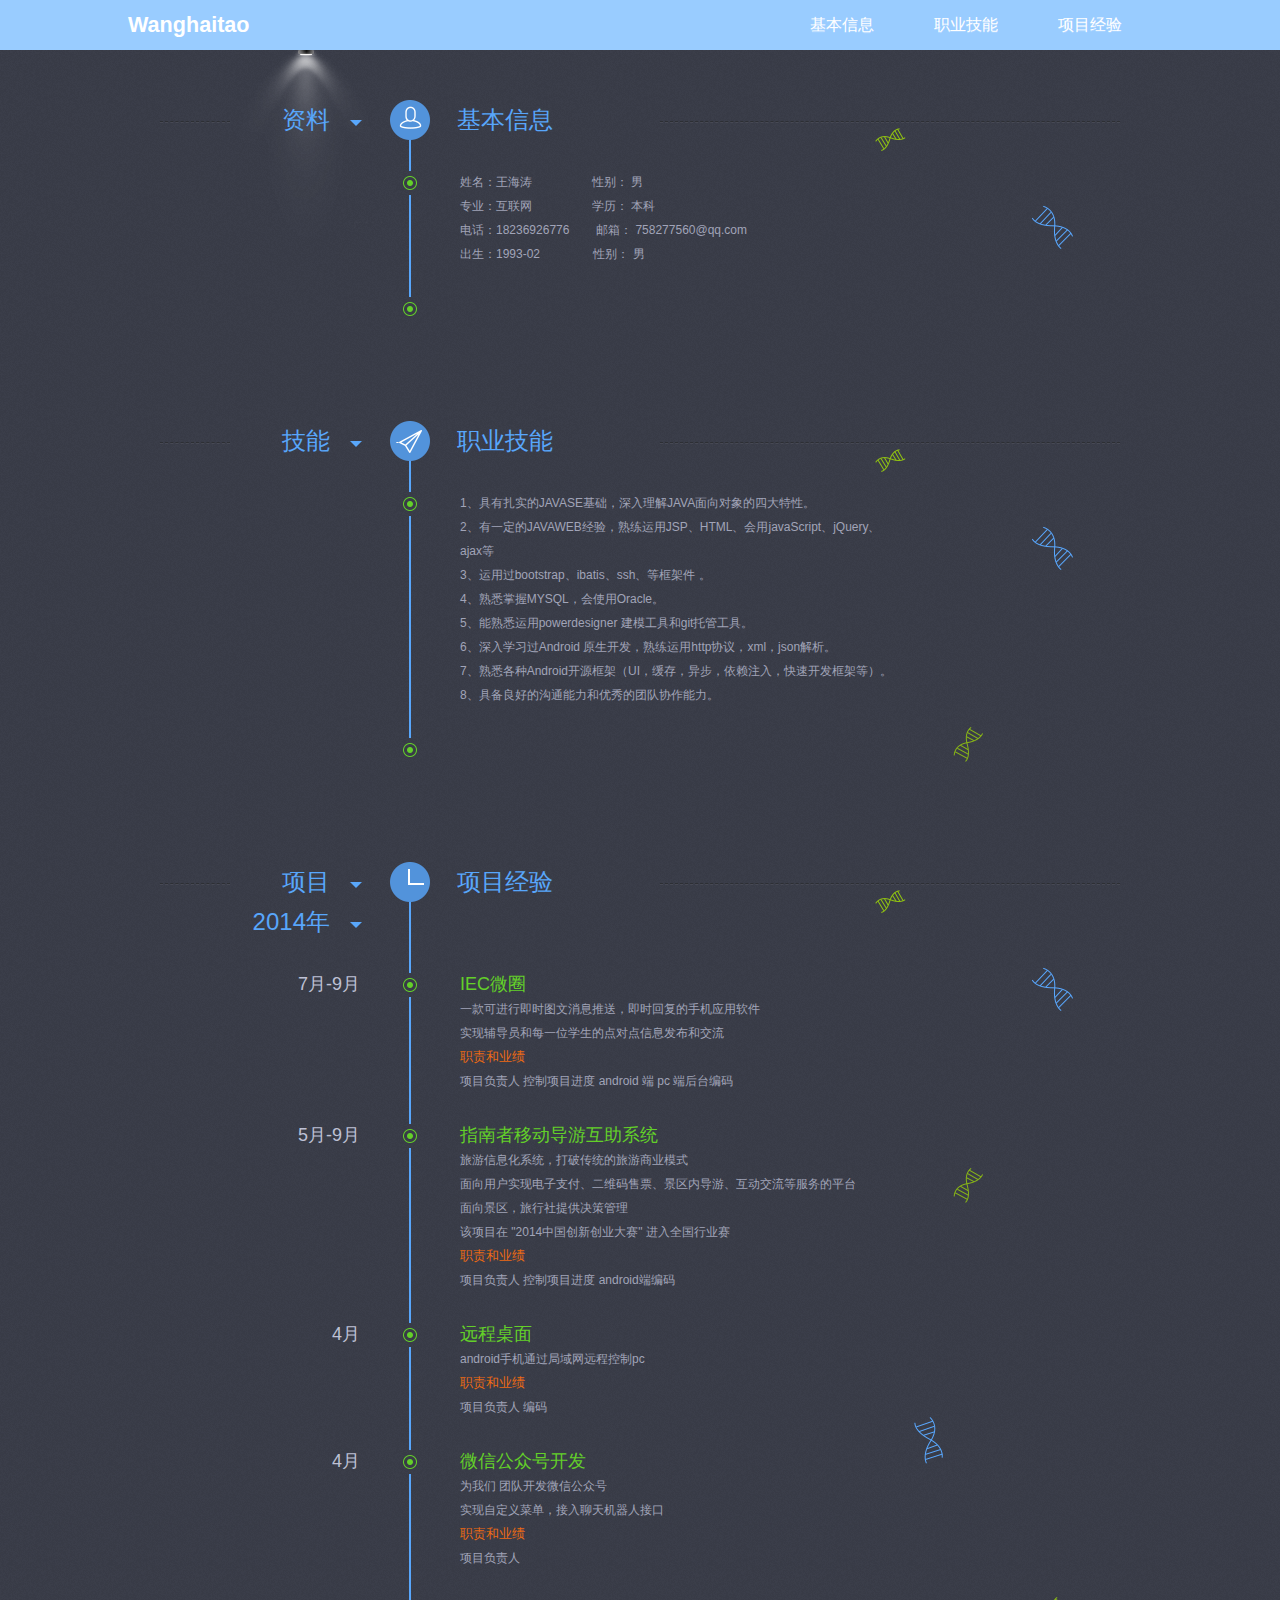
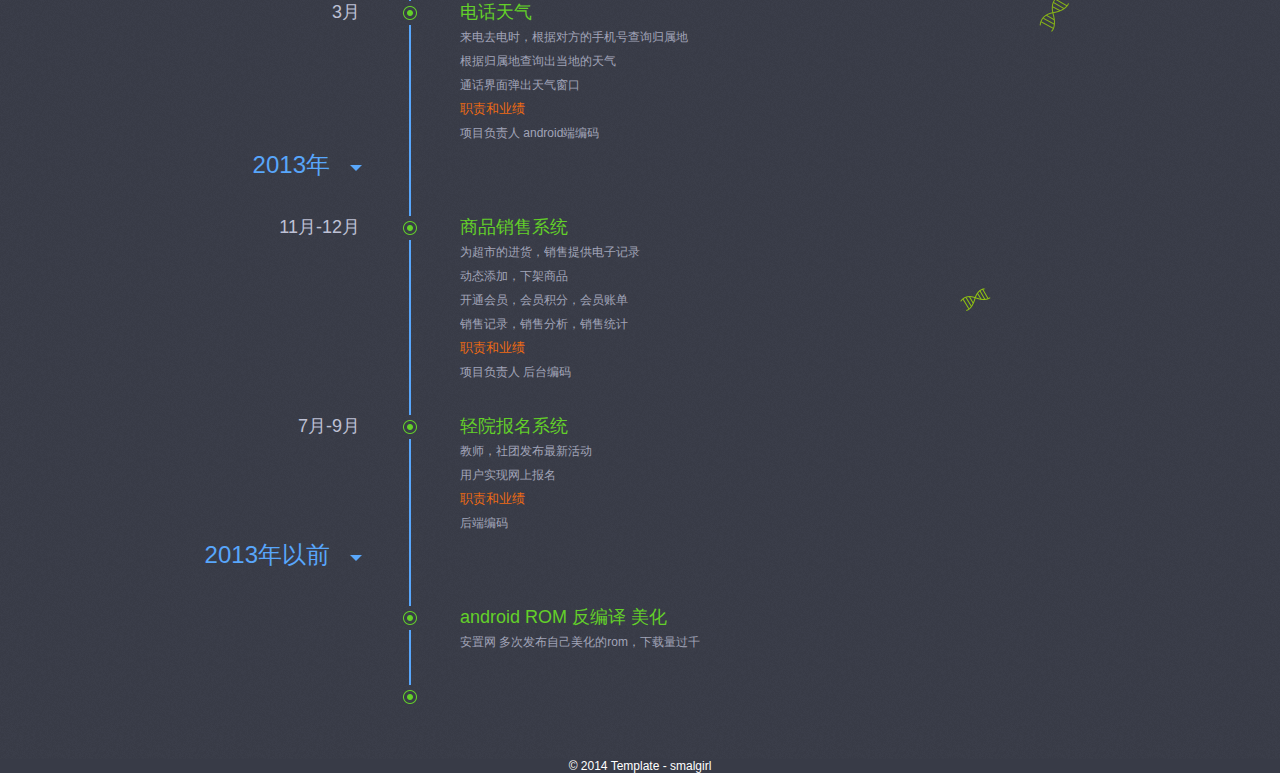
==== index.html @ c6ce8bf2 "repo" ====
<!DOCTYPE HTML>
<html>
<head>
<title>我的收藏</title>
<meta http-equiv="X-UA-Compatible" content="IE=edge" />
<meta http-equiv="Content-Type" content="text/html; charset=utf-8" />
<link href="css/style.css" rel="stylesheet" type="text/css" media="all" />
<link href="time/css/style.css" rel="stylesheet" type="text/css" />
<script src="js/jquery.min.js"></script>

</head>
<body>

<div class="hcontent" id="home">
	<div class="hwrap">
		<div class="header_style1"> 
			<!-- start h_logo -->
			<div class="logo">
				<h1><a href="index.html">Wanghaitao</a></h1>
			</div>
			<!-- start h_menu -->
			<div class="h_menu">
				<ul class="flexy-menu thick orange">
					<li> <a href="#home" class="scroll">基本信息</a></li>
					<li><a href="#view" class="scroll">职业技能</a></li>
					<li><a href="#ViewPager" class="scroll">项目经验</a></li>
				</ul>
			</div>
			<!-- end h_menu -->
			<div class="clear"> </div>
		</div>
		<!---------menu-script-------------> 
		<!-- start manu --> 
		<script type="text/javascript" src="js/flexy-menu.js"></script>
		<link href="css/header_style1.css" rel="stylesheet" type="text/css" media="all" />
		<script type="text/javascript">$(document).ready(function(){$(".flexy-menu").flexymenu({speed: 400,type: "horizontal",align: "right"});});</script> 
		<!---------end-script-menu------------->

	</div>
</div>
<!----start-team--------->
<div class="contact" id="home">
<div class="content">
  <div class="wrapper">
    <div class="light"><i></i></div>
    <hr class="line-left">
    <hr class="line-right">
    
    <div class="main">
      <h1 class="info">基本信息</h1>
      <div class="year">
        <h2><a href="#">资料<i></i></a></h2>
        <div class="list">
          <ul>
            <li class="cls">
             
             
              <p class="version">&nbsp;</p>
              <div class="more">
                <p>姓名：王海涛 &nbsp;&nbsp;&nbsp;&nbsp;&nbsp;&nbsp;&nbsp;&nbsp;&nbsp;&nbsp;&nbsp;&nbsp;&nbsp;&nbsp;&nbsp;&nbsp;&nbsp;性别： 男</p>
                <p>专业：互联网 &nbsp;&nbsp;&nbsp;&nbsp;&nbsp;&nbsp;&nbsp;&nbsp;&nbsp;&nbsp;&nbsp;&nbsp;&nbsp;&nbsp;&nbsp;&nbsp;&nbsp;学历： 本科</p>
                <p>电话：18236926776&nbsp;&nbsp;&nbsp;&nbsp;&nbsp;&nbsp;&nbsp;&nbsp;邮箱： 758277560@qq.com</p>
                <p>出生：1993-02&nbsp;&nbsp;&nbsp;&nbsp;&nbsp;&nbsp;&nbsp;&nbsp;&nbsp;&nbsp;&nbsp;&nbsp;&nbsp;&nbsp;&nbsp;&nbsp;性别： 男</p> 
              </div>
            </li>
            </li>
             <li class="cls">
              <p class="date">&nbsp;</p>
             
            </li> 
                    

          </ul>
        </div>
      </div>
      

 
    </div>
  </div>
</div>
</div>
<div class="copyrights">Collect from <a href="http://www.cssmoban.com/" >Website Template</a></div>
<div class="contact" id="view">
	<div class="content">
  <div class="wrapper">
   
    <hr class="line-left">
    <hr class="line-right">
    
    <div class="main">
      <h1 class="skill">职业技能</h1>
      <div class="year">
        <h2><a href="#">技能<i></i></a></h2>
        <div class="list">
          <ul>
            <li class="cls">
             
              
              <p class="version">&nbsp;</p>
              <div class="more">
                <p>1、具有扎实的JAVASE基础，深入理解JAVA面向对象的四大特性。</p>
                <p>2、有一定的JAVAWEB经验，熟练运用JSP、HTML、会用javaScript、jQuery、ajax等</p>
                <p>3、运用过bootstrap、ibatis、ssh、等框架件 。</p>
                <p>4、熟悉掌握MYSQL，会使用Oracle。</p>
                <p>5、能熟悉运用powerdesigner 建模工具和git托管工具。</p>
                <p>6、深入学习过Android 原生开发，熟练运用http协议，xml，json解析。</p>
                <p>7、熟悉各种Android开源框架（UI，缓存，异步，依赖注入，快速开发框架等）。</p>
                <p>8、具备良好的沟通能力和优秀的团队协作能力。</p>
                
              </div>
            </li>
    
             <li class="cls">
              <p class="date">&nbsp;</p>
             
            </li> 
                    

          </ul>
        </div>
      </div>
      

 
    </div>
  </div>
</div>
</div>
<!-- Owl Carousel Assets -->
<!-- Owl Carousel Assets --> 
<!-- Prettify --> 


<!-- //Owl Carousel Assets -->



<div class="contact" id="ViewPager">
	
   
<div class="content">
  <div class="wrapper">
    
    <hr class="line-left">
    <hr class="line-right">
    
    <div class="main">
    <h1 class="title">项目经验</h1>
     <div class="year">
        <h2><a href="#">项目<i></i></a></h2>

      </div>
      
      
      <div class="year">
        <h2><a href="#">2014年<i></i></a></h2>
        <div class="list">
          <ul>
            <li class="cls">
              <p class="date">7月-9月</p>
              <p class="intro">IEC微圈</p>
              <p class="version">&nbsp;</p>
              <div class="more">
                <p>一款可进行即时图文消息推送，即时回复的手机应用软件</p>
                <p>实现辅导员和每一位学生的点对点信息发布和交流</p>
                <p class="role">职责和业绩</p>
                <p>项目负责人 控制项目进度 android 端 pc 端后台编码</p>
              </div>
            </li>
            <li class="cls">
              <p class="date">5月-9月</p>
              <p class="intro">指南者移动导游互助系统</p>
              <p class="version">&nbsp;</p>
              <div class="more">
                <p>旅游信息化系统，打破传统的旅游商业模式</p>
                <p>面向用户实现电子支付、二维码售票、景区内导游、互动交流等服务的平台</p>
                <p>面向景区，旅行社提供决策管理</p>
                <p>该项目在 "2014中国创新创业大赛" 进入全国行业赛</p>
                <p class="role">职责和业绩</p>
                <p>项目负责人 控制项目进度 android端编码</p>
              </div>
            </li>
            <li class="cls">
              <p class="date">4月</p>
              <p class="intro">远程桌面</p>
              <p class="version">&nbsp;</p>
              <div class="more">
                <p>android手机通过局域网远程控制pc </p>
                <p class="role">职责和业绩</p>
                <p>项目负责人 编码</p>                
              </div>
            </li>
            <li class="cls">
              <p class="date">4月</p>
              <p class="intro">微信公众号开发</p>
              <p class="version">&nbsp;</p>
              <div class="more">
                <p>为我们 团队开发微信公众号</p>
                <p>实现自定义菜单，接入聊天机器人接口</p>
                <p class="role">职责和业绩</p>
                <p>项目负责人</p>               
              </div>
            </li>            
            <li class="cls">
              <p class="date">3月</p>
              <p class="intro">电话天气</p>
              <p class="version">&nbsp;</p>
              <div class="more">
                <p>来电去电时，根据对方的手机号查询归属地</p>
                <p>根据归属地查询出当地的天气</p>
                <p>通话界面弹出天气窗口</p>
                <p class="role">职责和业绩</p>
                <p>项目负责人 android端编码</p>                
              </div>
            </li>
          </ul>
        </div>
      </div>
      
      <div class="year">
        <h2><a href="#">2013年<i></i></a></h2>
        <div class="list">
          <ul>
          
             <li class="cls">
              <p class="date">11月-12月</p>
              <p class="intro">商品销售系统</p>
              <p class="version">&nbsp;</p>
              <div class="more">
                <p>为超市的进货，销售提供电子记录</p>
                <p>动态添加，下架商品</p>
                <p>开通会员，会员积分，会员账单</p>
                <p>销售记录，销售分析，销售统计</p>
                <p class="role">职责和业绩</p>
                <p>项目负责人 后台编码</p>               
              </div>
            </li>         
          
            <li class="cls">
              <p class="date">7月-9月</p>
              <p class="intro">轻院报名系统</p>
              <p class="version">&nbsp;</p>
              <div class="more">
                <p>教师，社团发布最新活动</p>
                <p>用户实现网上报名</p>
                <p class="role">职责和业绩</p>
                <p>后端编码</p>                 
              </div>
            </li>
          </ul>
        </div>
     
      </div>
      <div class="year">
        <h2><a href="#">2013年以前<i></i></a></h2>
        <div class="list">
          <ul>
            <li class="cls">
              <p class="date">&nbsp;</p>
              <p class="intro">android ROM 反编译 美化</p>
              <p class="version">&nbsp;</p>
              <div class="more">
                <p></p>
                <p>安置网 多次发布自己美化的rom，下载量过千</p>
              </div>
              
            </li>
             <li class="cls">
              <p class="date">&nbsp;</p>
             
            </li>           
            
          </ul>
        </div>
      </div>
    </div>
  </div>
</div>

    
</div>


<div class="footer">

	<!-- row -->
	<div class="copy">
		<p>© 2014 Template - smalgirl</p>
	</div>
	<!-- scroll_top_btn --> 
	<script type="text/javascript" src="js/move-top.js"></script> 
	<script type="text/javascript" src="js/easing.js"></script> 
	<script type="text/javascript">
			$(document).ready(function() {
			
				var defaults = {
		  			containerID: 'toTop', // fading element id
					containerHoverID: 'toTopHover', // fading element hover id
					scrollSpeed: 600,
					easingType: 'linear' 
		 		};
				
				
				$().UItoTop({ easingType: 'easeOutQuart' });
				
			});
		</script> 
	<script type="text/javascript">
		jQuery(document).ready(function($) {
			$(".scroll").click(function(event){		
				event.preventDefault();
				$('html,body').animate({scrollTop:$(this.hash).offset().top},600);
			});
		});
	</script> 
    <script>
	$(".main .year .list").each(function (e, target) {
	    var $target=  $(target),
	        $ul = $target.find("ul");
	    $target.height($ul.outerHeight()), $ul.css("position", "absolute");
	}); 
	$(".main .year>h2>a").click(function (e) {
	    e.preventDefault();
	    $(this).parents(".year").toggleClass("close");
	});
	</script>
	<a href="#" id="toTop" style="display: block;"><span id="toTopHover" style="opacity: 1;"></span></a> </div>
</body>
</html>
---- css/style.css ----
/* reset */
html,body,div,span,applet,object,iframe,h1,h2,h3,h4,h5,h6,p,blockquote,pre,a,abbr,acronym,address,big,cite,code,del,dfn,em,img,ins,kbd,q,s,samp,small,strike,strong,sub,sup,tt,var,b,u,i,dl,dt,dd,ol,nav ul,nav li,fieldset,form,label,legend,table,caption,tbody,tfoot,thead,tr,th,td,article,aside,canvas,details,embed,figure,figcaption,footer,header,hgroup,menu,nav,output,ruby,section,summary,time,mark,audio,video{margin:0;padding:0;border:0;font-size:100%;font:inherit;vertical-align:baseline;}
article, aside, details, figcaption, figure,footer, header, hgroup, menu, nav, section {display: block;}
ol,ul{list-style:none;margin:0;padding:0;}
blockquote,q{quotes:none;}
blockquote:before,blockquote:after,q:before,q:after{content:'';content:none;}
table{border-collapse:collapse;border-spacing:0;}
/* start editing from here */
a{text-decoration:none;color:#72ACE3}
.txt-rt{text-align:right;}/* text align right */
.txt-lt{text-align:left;}/* text align left */
.txt-center{text-align:center;}/* text align center */
.float-rt{float:right;}/* float right */
.float-lt{float:left;}/* float left */
.clear{clear:both;}/* clear float */
.pos-relative{position:relative;}/* Position Relative */
.pos-absolute{position:absolute;}/* Position Absolute */
.vertical-base{	vertical-align:baseline;}/* vertical align baseline */
.vertical-top{	vertical-align:top;}/* vertical align top */
.underline{	padding-bottom:5px;	border-bottom: 1px solid #eee; margin:0 0 20px 0;}/* Add 5px bottom padding and a underline */
nav.vertical ul li{	display:block;}/* vertical menu */
nav.horizontal ul li{	display: inline-block;}/* horizontal menu */
img{max-width:100%;}
/*end reset*/
body {
	
	margin:0;
	font-size: 100%;
	font:12px 微软雅黑,宋体,Arial,sans-serif;
}

/*****/
.content
{
	background-color:#99CCFF;
	background-size: 100%;
	background-size:cover;
	
}
.hwrap{
	margin:0 auto;
	width:80%;
	
}
.hcontent
{
	background-color:#99CCFF;
	background-size: 100%;
	background-size:cover;
	
}
/*------- Skills rings-------*/
.heading
{
	color:#292929;
	border-bottom: 3.5px solid #E1E1E1;
	width: 130px;
	margin: 0 auto;
	font-size: 1.5em;
	text-transform: uppercase;
	text-shadow: 0px 0px 1px #292929;
	text-align: center;
	
}
.para
{
	color:#6C6C6C;
	padding:3em 0em 4em 0em;
	text-align: center;
}
.centertxt {
	width: 85%;
	margin: 0 auto;
}
.text-light
{
	background: #F5F5F5;
	padding: 3em 0em;
}

.percent,
.count-number,
.count-number-done {
    color: #666;
    font-weight: 700;
    font-size: 2.333em;
    line-height: 1.34;
}

/*-------------Timeline-----*/





.copyrights{text-indent:-9999px;height:0;line-height:0;font-size:0;overflow:hidden;}
/*******footer**********/
.footer {
	z-index: 10;
	background-color: #363842;
	color: #545766;
	
}




.copy
{
	background-color: rgba(59, 63, 78, 0.48);
}
.copy p{
	color:#fff;
	font-size:1em;
	font-family: 'Open Sans', sans-serif;
	text-align: center;
	
}
.copy p a{
	color:#55C1E5;
	font-family: 'Open Sans', sans-serif;
	font-size:1em;
	-webkit-transition: all 0.3s ease-in-out;
	-moz-transition: all 0.3s ease-in-out;
	-o-transition: all 0.3s ease-in-out;
	transition: all 0.3s ease-in-out;
}
.copy p a:hover{
	color:#fff;
}
#toTop {
	display: none;
	text-decoration: none;
	position: fixed;
	bottom: 30px;
	right: 30px;
	overflow: hidden;
	width: 50px;
	height: 50px;
	border: none;
	text-indent: 100%;
	background: url(../images/top.png) no-repeat center center;
}
/******response***********/
@media only screen and (max-width: 1440px)
{
	.centertxt {
	width: 95%;
	}
	.name input[type=text], .email input[type=email] {
	width: 70%;
	}
}
@media only screen and (max-width: 1366px)
{
	.da-slider {
	width: 100%;
	height: 300px;
	}
	.centertxt {
	width: 100%;
	}
}
@media only screen and (max-width: 1280px)
{



}
@media only screen and (max-width: 1024px)
{
	
	.name input[type=text], .email input[type=email] {
	width: 60%;
	}
	.soc_icons1 ul li {
	margin: 8px;
	}
}
@media only screen and (max-width: 768px)
{
	.wrap {
		width:90%;
	}
	.centertxt > div:nth-child(4) {
	display: none;
	}
	.column.six {
	width: 100%;
	float: none;
	padding: 0em;
	margin: 0em;
	margin-bottom: 5em;
	}
	.timeline-label {
	text-align: center;
	}
	.timeline-label h4 {
	padding: 0.3em 0em;
	}
	.row-content2 {
	padding: 2%;
	}
	.brows_button_4 {
	margin: 2em 0em;
	}
	.exper {
	padding: 3em 0em;
	}
	.left-form, .right-form {
	float: none;
	margin: 22px 28px;
	width: 92%;
	}
	.right-form {
	float: none;
	width: 100%;
	margin: 0%;
	}
	.widget.meta-social.column.three.last {
	display: none;
	}
	#top-footer .widget {
	width: 29%;
	}
	.soc_icons ul
	{
		margin-top: 0.6em;
	}
	.soc_icons ul li {
	margin: 10px;
	width: 17%;
	float: left;
	}
	.soc_icons ul li a span {
	margin-left: 40px;
	font-size: 0.9em;
	}
	.soc_icons ul li a {
	width: 20px;
	height: 20px;
	}
	.soc_icons ul li a.icon1 {
	background: #39579D url('../images/icon1.png') no-repeat 16px 9px;
	}
	.soc_icons ul li a.icon2 {
	background: #02B3E9 url('../images/icon2.png') no-repeat 11px 12px;
	}
	.soc_icons ul li a.icon3 {
	background: #D95333 url('../images/icon3.png') no-repeat 13px 11px;
	}
	.soc_icons ul li a.icon4 {
	background: #007BB6 url('../images/icon4.png') no-repeat 12px 8px;
	}
	.soc_icons ul li a.icon5 {
	background: #FF0084 url('../images/icon5.png') no-repeat 11px 16px;
	}

	ul.slimmenu li .sub-collapser:before {
	content: url(../images/down1.png);
	}
}
@media only screen and (max-width: 640px)
{
	.group_2 {
	padding: 1em 0em 1em 0em;
	}
	.para {
	padding: 1em 0em 1em 0em;
	line-height: 1.9em;
	}
	.centertxt > div:nth-child(4) {
	display: inline-block;
	}
	.timeline-label h4 {
	font-size: 1.2em;
	}
	.exper {
	padding: 1.4em 0em;
	}
	.heading {
	font-size: 1.3em;
	padding-bottom: 3px;
	}
	.year1
	{
		display:none;
	}


	.header {
	padding: 0em 0em 1em 0em;
	}
	.centertxt {
	width: 60%;
	}
	
	.left-form input[type=text], .left-form input[type=email], .left-form textarea {
	padding: 0.5em 1em;
	}
	.mail {
	margin: 8px 0px 2px 9px;
	}
	.icon {
	margin: 4px 0px 0px 9px;
	}
	textarea {
	height: 120px;
	resize: none;
	}
	.send a {
	padding: 0.7em 2.2em;
	}
	.send {
	margin: 1.5em 0em;
	text-align: right;
	}
	.soc_icons ul li {
	margin: 0px;
	width: 16%;
	float: left;
	}
	.soc_icons ul li a span {
	margin-left: 32px;
	font-size: 0.9em;
	}
	.soc_icons ul li {
	width: 16%;
	margin-right: 20px;
	}
	.chart {
	width: 240px;
	height: 200px;
	}
}
@media only screen and (max-width: 480px)
{
	.chart canvas {
	width: 160px;
	height: 160px;
	}
	.percent, .count-number, .count-number-done {
	color: #666;
	font-weight: 700;
	font-size: 1.5em;
	line-height: 1;
	}
	.timeline-label p ,.group_1_text p,.para,.timeline .experience-info p,.right-form p{
	font-size: 0.9em;
	}
	
	.header {
	padding: 0.5em 0em;
	}
	.logo h1 a
	{
		font-size: 1.0em;
	}
	.soc_icons ul li {
	width: 26%;
	margin: 10px;
	}
	.copy p {
	color: #FFF;
	font-size: 0.9em;
	}
	#top-footer .widget {
	width: 100%;
	float: none;
	text-align: center;
	}
	.plain li {
	margin: 10px;
	float: left;
	}
	#top-footer > div:nth-child(2) > ul > li:nth-child(5) > a {
	display: none;
	}
	#top-footer {
	padding: 1em 0em;
	}
	.send a {
	padding: 0.4em 1.5em;
	font-size: 0.9em;
	}
	
	.send {
	text-align: center;
	}
	.right-form {
	text-align: center;
	margin-top: 2em;
	}
	.right-form p {
	padding: 0.5em 0em;
	}
	#contact > div > form > div.right-form > div {
	margin-top: 1em;
	}
	#top-footer > div:nth-child(2) {
	display: none;
	}
	#top-footer > div:nth-child(3) {
	display: none;
	}
}
@media only screen and (max-width: 320px)
{
	.centertxt {
	
	text-align: center;
	}
	.chart {
	
	height: 180px;
	text-align: center;
	margin: 0 auto;
	}
	.timeline .experience-info {
	margin-left: 0;
	float: left;
	margin-top: 15px;
	}
	.left-form, .right-form {
	float: none;
	margin: 22px 10px;
	width: 92%;
	}
	.left-form input[type=text], .left-form input[type=email] {
	width: 60%;
	font-size: 0.8em;
	}
	 .left-form textarea {
	width: 88%;
	font-size: 0.8em;
	}
	.soc_icons ul li {
	width: 40%;
	}
	.plain li {
	margin: 10px 20px;
	}
	.logo h1 a {
	font-size: 2.3em;
	}
	.timeline .experience-info h5 {
	font-size: 1em;
	}
	.column.six {
	margin-bottom: 2.5em;
	}
	.menu-collapser {
	height: 35px;
	line-height: 35px;
	font-size: 17px;
	}
	.right-form > div > ul > li:nth-child(5) {
	display: none;
	}
	.owl-buttons {
	display: none;
	}
	.chart canvas {
	width: 150px;
	height: 150px;
	}
	ul.slimmenu li a {
	padding: 8px 20px 8px 20px;
	font-size: 15px;
	}
	ul.slimmenu li .sub-collapser {
	top: 5px;
	}
	
}




html,body {
	-webkit-text-size-adjust:none;	
	background: #3a3c48 url("../images/content-bg.png");


}
div,form,input,textarea,p,ul,li,dl,dt,dd,h1,table,h2 {
	padding:0;
	margin:0;
}
li {
	list-style-type:none;
}
ol,ul {
	list-style:none;
}
input {
	vertical-align:middle;
	font-size:100%;
}
img {
	vertical-align:top;
	border:0;
}
em,i {
	font-style:normal;
}
.l {
	float:left;
}
.r {
	float:right;
}
.c {
	clear:both;
}
.o {
	overflow:hidden;
}
.left {
	float:left;
}
.right {
	float:right;
}
a {
	color:#666;
	text-decoration:none;
}
a:hover {
	color:#F60;
	text-decoration:underline;
}
.clearfix {
	*zoom:1;
}
.clearfix:before,.clearfix:after {
	display:table;
	content:"";
}
.clearfix:after {
	clear:both;
}
.content {
	position:relative;
	width:1000px;
	margin:0 auto;
}

ul, li {
	list-style: none;
}
a {
	text-decoration: none;
}
a:hover{
	text-decoration: none;
	cursor: point;
}
hr {
	height: 0;
	border-left: none;
	border-right: 0;
	border-top: 1px dashed #2d2f34;
	border-bottom: 1px dashed #474954;
}
.top{
	margin-top: 60px;
}
.top img{
	width: 100%;
	margin-top: -10px;
}
.content {
	padding: 50px 0;
	
	background: #3a3c48 url("../images/content-bg.png");
	width: 100%;
}
.content .wrapper {
	position: relative;
	background: url("../images/release-bg.png") no-repeat right top;
	width: 960px;
	margin: 0 auto;
}
.content .light {
	position: absolute;
	left: 70px;
	top: -50px;
	width: 152px;
	height: 191px;
	background: url("../images/light-top.png") no-repeat top center;
}
.content .light i {
	position: absolute;
	width: 100%;
	height: 100%;
	top: 0;
	background: url("../images/light.png") no-repeat top center;
}
.content .line-left {
	position: absolute;
	left: 0;
	top: 15px;
	width: 70px;
}
.content .line-right {
	position: absolute;
	right: 0;
	top: 15px;
	width: 460px;
}
.content .main {
	background: url("../images/line-bg.png") repeat-y 249px 0;
}
.content .main .title {
	position: absolute;
	line-height: 40px;
	padding-left: 67px;
	left: 230px;
	top: 0;
	color: #58a6fb;
	font-size: 24px;
	background: url("../images/clock.png") no-repeat left top;
}
.content .main .info {
	position: absolute;
	line-height: 40px;
	padding-left: 67px;
	left: 230px;
	top: 0;
	color: #58a6fb;
	font-size: 24px;
	background: url("../images/info.png") no-repeat left top;
}
.content .main .skill {
	position: absolute;
	line-height: 40px;
	padding-left: 67px;
	left: 230px;
	top: 0;
	color: #58a6fb;
	font-size: 24px;
	background: url("../images/skill.png") no-repeat left top;
}
.content .main .year {
	position: relative;
	z-index: 100;
}
.content .main .year h2 {
	height: 40px;
	width: 170px;
	padding-right: 30px;
	font-size: 24px;
	line-height: 40px;
	text-align: right;
}
.content .main .year h2 a {
	color: #58a6fb;
}
.content .main .year h2 i{
	display:block;
	position:relative;
	height:0;
	width:0;
	left:190px;
	top:-20px;
	border-width:6px;
	border-style:solid;
	border-color:#59a7fb transparent transparent transparent;
	-webkit-transition:.5s;
	-moz-transition:.5s;
	-ms-transition:.5s;
	-o-transition:.5s;
	transition:.5s;
	-webkit-transform-origin:6px 3px;
	-moz-transform-origin:6px 3px;
	-ms-transform-origin:6px 3px;
	-o-transform-origin:6px 3px;
	transform-origin:6px 3px
}
.content .main .year .list{
	margin:0px 0;
	position:relative;
	overflow:hidden;
	-webkit-transition:height 1s cubic-bezier(0.025,0.025,0.000,1.115),opacity 1s;
	-moz-transition:height 1s cubic-bezier(0.025,0.025,0.000,1.115),opacity 1s;
	-ms-transition:height 1s cubic-bezier(0.025,0.025,0.000,1.115),opacity 1s;
	-o-transition:height 1s cubic-bezier(0.025,0.025,0.000,1.115),opacity 1s;
	transition:height 1s cubic-bezier(0.025,0.025,0.000,1.115),opacity 1s
}
.content .main .year .list ul {
	bottom: 0;
}
.content .main .year .list ul li {
	background: url("../images/circle.png") no-repeat 238px 31px;
	padding: 30px 0 0px 0;
	color: #a1a4b8;
}
.content .main .year .list ul li.highlight {
	background-image: url(http://p4.qhimg.com/d/inn/05a63fc5/circle-h.png);
}
.cls {
	zoom: 1;
}
.cls:after {
	content: ".";
	display: block;
	height: 0;
	clear: both;
	visibility: hidden;
}
.content .main .year .list ul li.highlight .date, .content .main .year .list ul li.highlight .intro {
	color: #ec6a13;
}
.content .main .year .list ul li .date,.content .main .year .list ul li .version{
	float:left;
	display:block;
	clear:left;
	width:200px;
	line-height:24px;
	text-align:right
}
.content .main .year .list ul li .date{
	font-size:18px;
	line-height:25px;
	color:#bec1d5
}
.content .main .year .list ul li .intro, .content .main .year .list ul li .more {
	float: left;
	display: block;
	width: 440px;
	margin-left: 100px;
	line-height: 24px;
}
.content .main .year .list ul li .intro {
	font-size: 18px;
	line-height: 25px;
	color: #63d029;
}
.content .wrapper:first-child .main .year.close h2 i{
	transform:rotate(-90deg);
	-webkit-transform:rotate(-90deg);
	-moz-transform:rotate(-90deg);
	-ms-transform:rotate(-90deg);
	-o-transform:rotate(-90deg)
}
.content .wrapper:first-child .main .year.close .list{
	opacity:0;
	height:0!important;
}
.ie7 .content .main .year h2 i{
	left:40px
}
.role{
	color: #ec6a13;
	font-size: 13px!important;
}
---- css/header_style1.css ----
/* start header_style1 */
.header_style1{
	padding:1em 0em;
}
/* start h_logo */
.logo{
	float:left;
	text-align: center;
}
.logo h1 a{
	color:#fff;
	font-size: 1.8em;
	font-weight: 600;
}
/* start h_menu */
.h_menu{
	float:right;
	margin-top: 2px;
}
.flexy-menu{
	width:100%;
	margin:0;
	padding:0;
	position:relative;
	float:left;
	list-style:none;
	
}
.flexy-menu li{
	display:inline;
	font-size:13px;
	margin:0;
	padding:0;
	float:left;
	line-height:20px;
	position:relative;
}
.flexy-menu>li>a{
	display: block;
	color: #FFF;
	padding: 1px 30px 1px 30px;
	font-family: 'Open Sans', sans-serif;
	font-size: 16px;
	font-weight: 400;
	text-shadow: 0 1px 0 rgba(255, 255, 255, 0.2);
	transition: background-color 0.5s ease-out;
	-o-transition: background-color 0.5s ease-out;
	-moz-transition: background-color 0.5s ease-out;
	-webkit-transition: background-color 0.5s ease-out;
	transition: 0.5s all;
	-webkit-transition: 0.5s all;
	-moz-transition: 0.5s all;
	-o-transition: 0.5s all;
}
.flexy-menu>li>a:hover
{
	color:#003399;
}

.flexy-menu li.right{
	float:right
}
.flexy-menu ul,.flexy-menu ul li ul{
	list-style:none;
	margin:0;
	padding:0;
	display:none;
	position:absolute;
	z-index:99999;
	width: 200px;
	background:#333;
	box-shadow:0 1px 1px rgba(0,0,0,0.3);
}
.flexy-menu ul{
	top:0px;
	left:0;
}
.flexy-menu ul li ul{
	top:0;
	left:100%;
}
.flexy-menu ul li{
	clear:both;
	width:100%;
	border:0;
	font-size:13px;
}
.flexy-menu ul li a{
	text-transform: capitalize;
	font-size: 13px;
	padding:0px 20px;
	width:100%;
	color:#dedede;
	text-decoration:none;
	display:inline-block;
	float:left;clear:both;
	box-sizing:border-box;
	-moz-box-sizing:border-box;
	-webkit-box-sizing:border-box;
	-webkit-transition:color .2s linear,background .2s linear;
	-moz-transition:color .2s linear,background .2s linear;
	-o-transition:color .2s linear,background .2s linear;
	transition:color .2s linear,background .2s linear;
}
.flexy-menu>li .arrow{
	position:absolute;
	color:#dedede;
	top:20px;
	right:8px;
	font-size:17px;
}

.flexy-menu i{
	line-height:10px!important;
	margin-right:6px;
	font-size:18px;
	float:left;
}
.flexy-menu>li.showhide{
	display:none;
	width:100%;
	height:40px;
	cursor:pointer;
	color:#dedede;
}
.flexy-menu>li.showhide span.title{
	margin: 10px 0 0 15px;
	float: left;
	font-size: 1.3em;
	color: #FFF;
}
.flexy-menu>li.showhide span.icon{
	margin: 12px 10px;
	float: right;
}
.flexy-menu>li.showhide .icon em{
	margin-bottom:3px;
	display:
	block;width:20px;
	height:3px;
	background:#fff;
}
.h_menu > ul > li.showhide > span.icon > em:nth-child(4) {
	display: none;
}
@media only screen and (max-width:1024px)
{
	.logo h1 a {
	font-size: 2.7em;
	}
	.flexy-menu>li>a {
	padding: 12px 20px 12px 25px;
	}
}
/***** Media Quries *****/
@media only screen and (max-width:768px){
	.wrap{
		width:95%;
	}
	.header_style1 {
	padding: 1.5em 0em;
	}
	.logo h1 a {
	font-size: 2.5em;
	}
	.logo{
		float: none;
		text-align: center;
	}
	.h_menu{
		float: none;
	}
	.flexy-menu{
		background: rgba(255, 255, 255, 0.4);
	}
	.flexy-menu>li>a {
		color:#ffffff;
		font-size: 12px;
	}
	.flexy-menu.vertical{
		width:100%
	}
	.flexy-menu li{
		display:block;
		width:100%;
	}
	.flexy-menu>li>a{
		padding:10px 15px;
		color: #303030;
		font-size: 1.1em;
		background: #EEE;
		border-bottom: 1px solid #D8D8D8;

	}
	.flexy-menu>li>a:hover {
	color: #FFF;
	background: #55C1E5;
	}
	.flexy-menu a{
		width:100%;
		box-sizing:border-box;
		-moz-box-sizing:border-box;
		-webkit-box-sizing:border-box;
	}
	.flexy-menu ul,.flexy-menu ul li ul,.flexy-menu.vertical ul,.flexy-menu.vertical ul li ul{
		width:100%;
		left:0;
		border-left:0;
		position:static;
		box-sizing:border-box;
		-moz-box-sizing:border-box;
		-webkit-box-sizing:border-box;
	}
	.flexy-menu ul li{
		border-left:0;
		border-right:0;
	}
	.flexy-menu ul li a,.flexy-menu.vertical ul li a{
		padding-top:10px;
		padding-bottom:10px;
	}
	.flexy-menu ul>li>a{
		padding-left:40px!important;
	}
	.flexy-menu>li .arrow{
		top:15px;right:25px;
		font-size:17px;
	}
	.flexy-menu ul>li .arrow{
		display:none;
	}
	
}
@media only screen and (max-width: 640px) {

	.header_style1 {
	padding: 1em 0em;
	}
	.logo h1 a {
	font-size: 2.4em;
	}
}
@media only screen and (max-width: 320px) {
	.flexy-menu>li.showhide {
		height: 40px;
	}
	.flexy-menu li {
		line-height: 10px;
	}
	.flexy-menu>li.showhide span.title {
		margin: 16px 0 0 10px;
	}
	.flexy-menu>li.showhide span.icon {
		margin: 12px 10px;
	}
	.header_style1 {
	padding: 0.5em 0em;
	}
	.logo h1 a {
	font-size: 2.3em;
	}
	.flexy-menu>li.showhide {
	height: 35px;
	}
	.flexy-menu>li.showhide span.title {
	margin: 10px 0 0 10px;
	}
	.flexy-menu>li.showhide span.icon {
	margin: 9px 4px;
	}

}
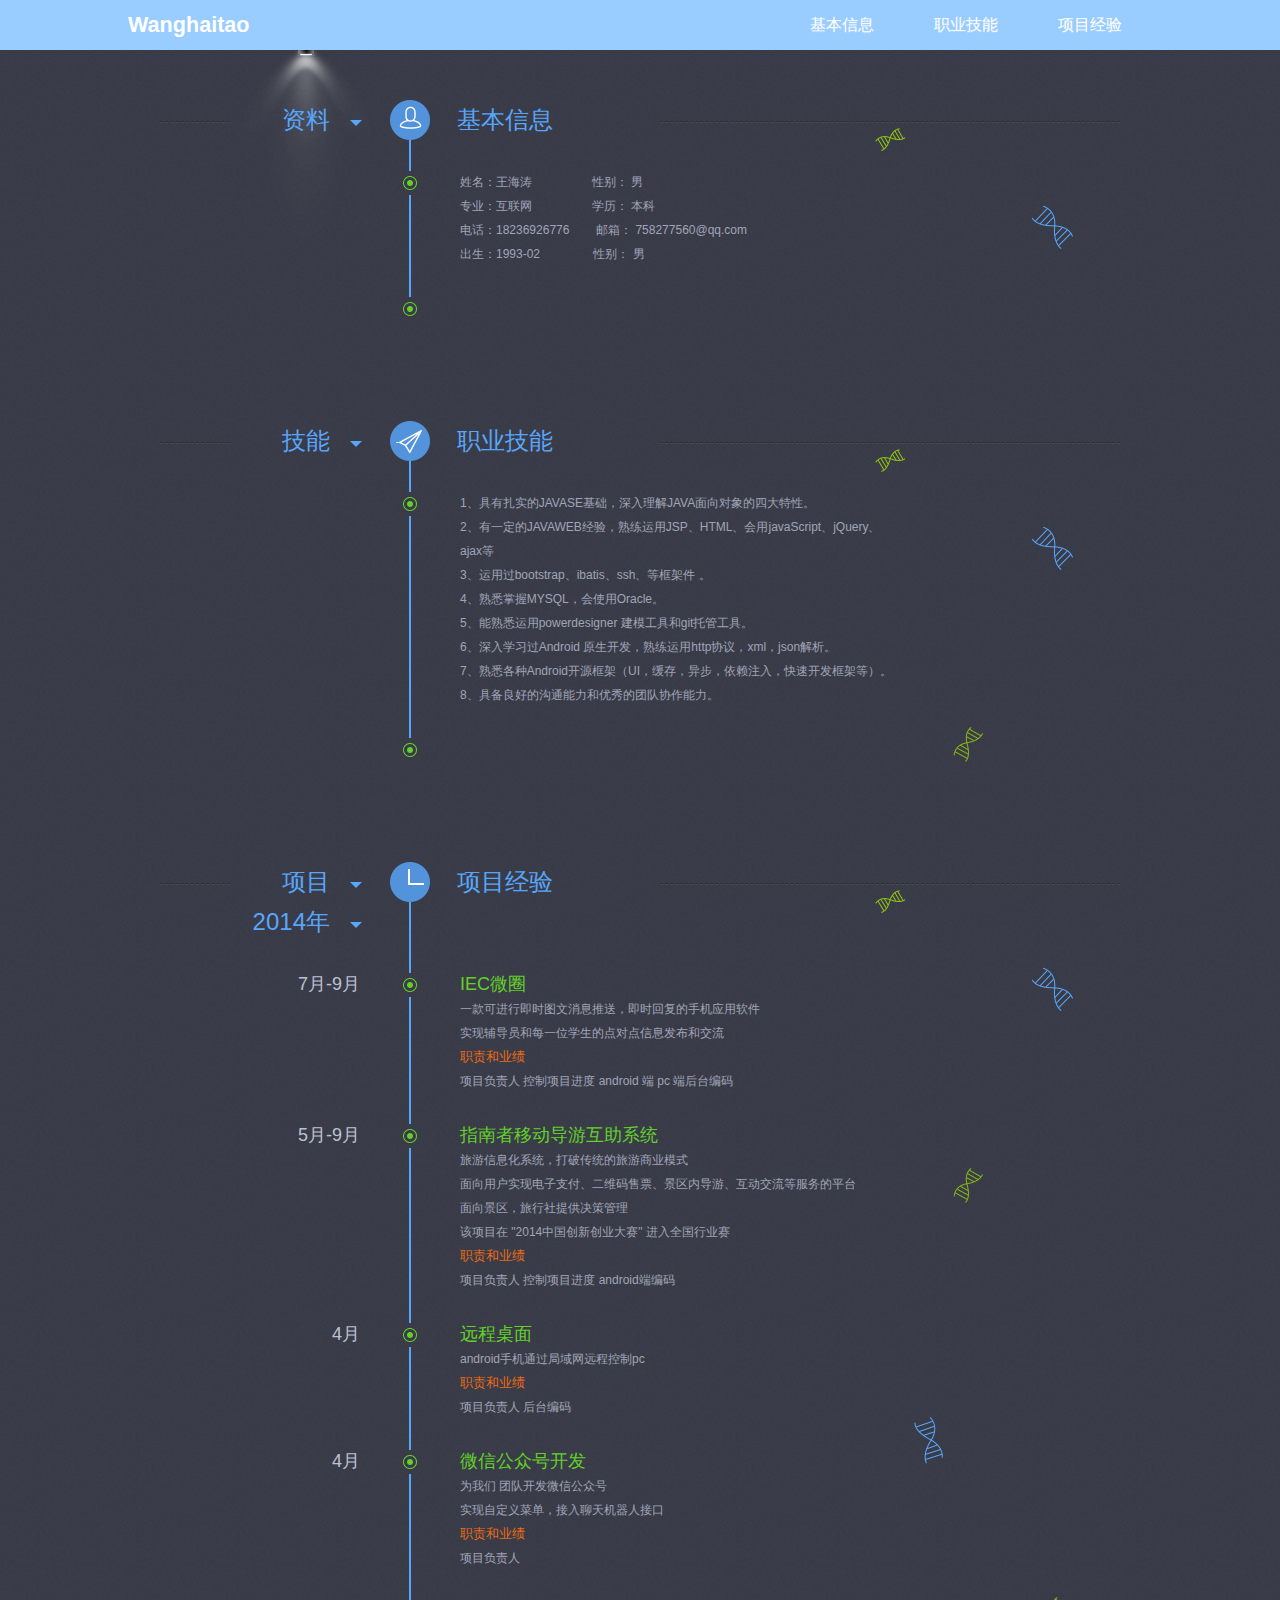
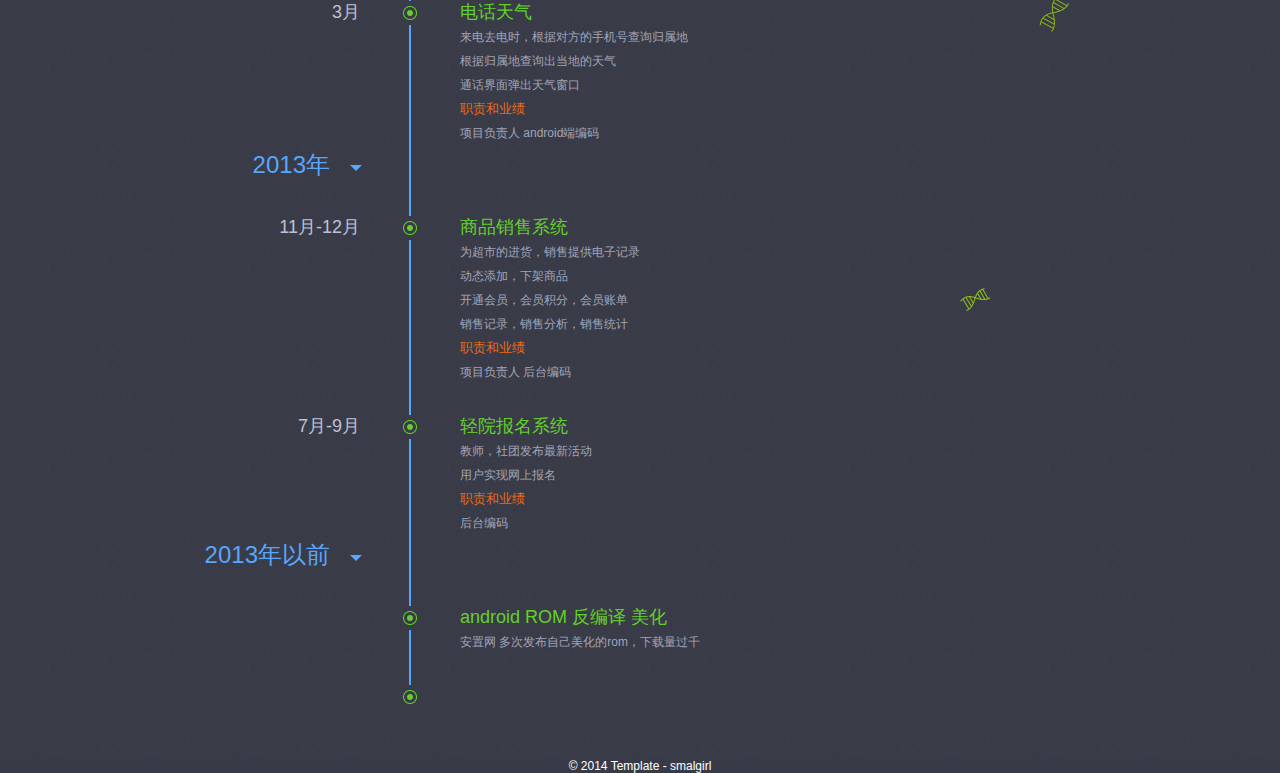
==== commit a38dcdf3: "update" ====
--- a/index.html
+++ b/index.html
@@ -188,7 +188,7 @@
               <div class="more">
                 <p>android手机通过局域网远程控制pc </p>
                 <p class="role">职责和业绩</p>
-                <p>项目负责人 编码</p>                
+                <p>项目负责人 后台编码</p>                
               </div>
             </li>
             <li class="cls">
@@ -245,7 +245,7 @@
                 <p>教师，社团发布最新活动</p>
                 <p>用户实现网上报名</p>
                 <p class="role">职责和业绩</p>
-                <p>后端编码</p>                 
+                <p>后台编码</p>                 
               </div>
             </li>
           </ul>
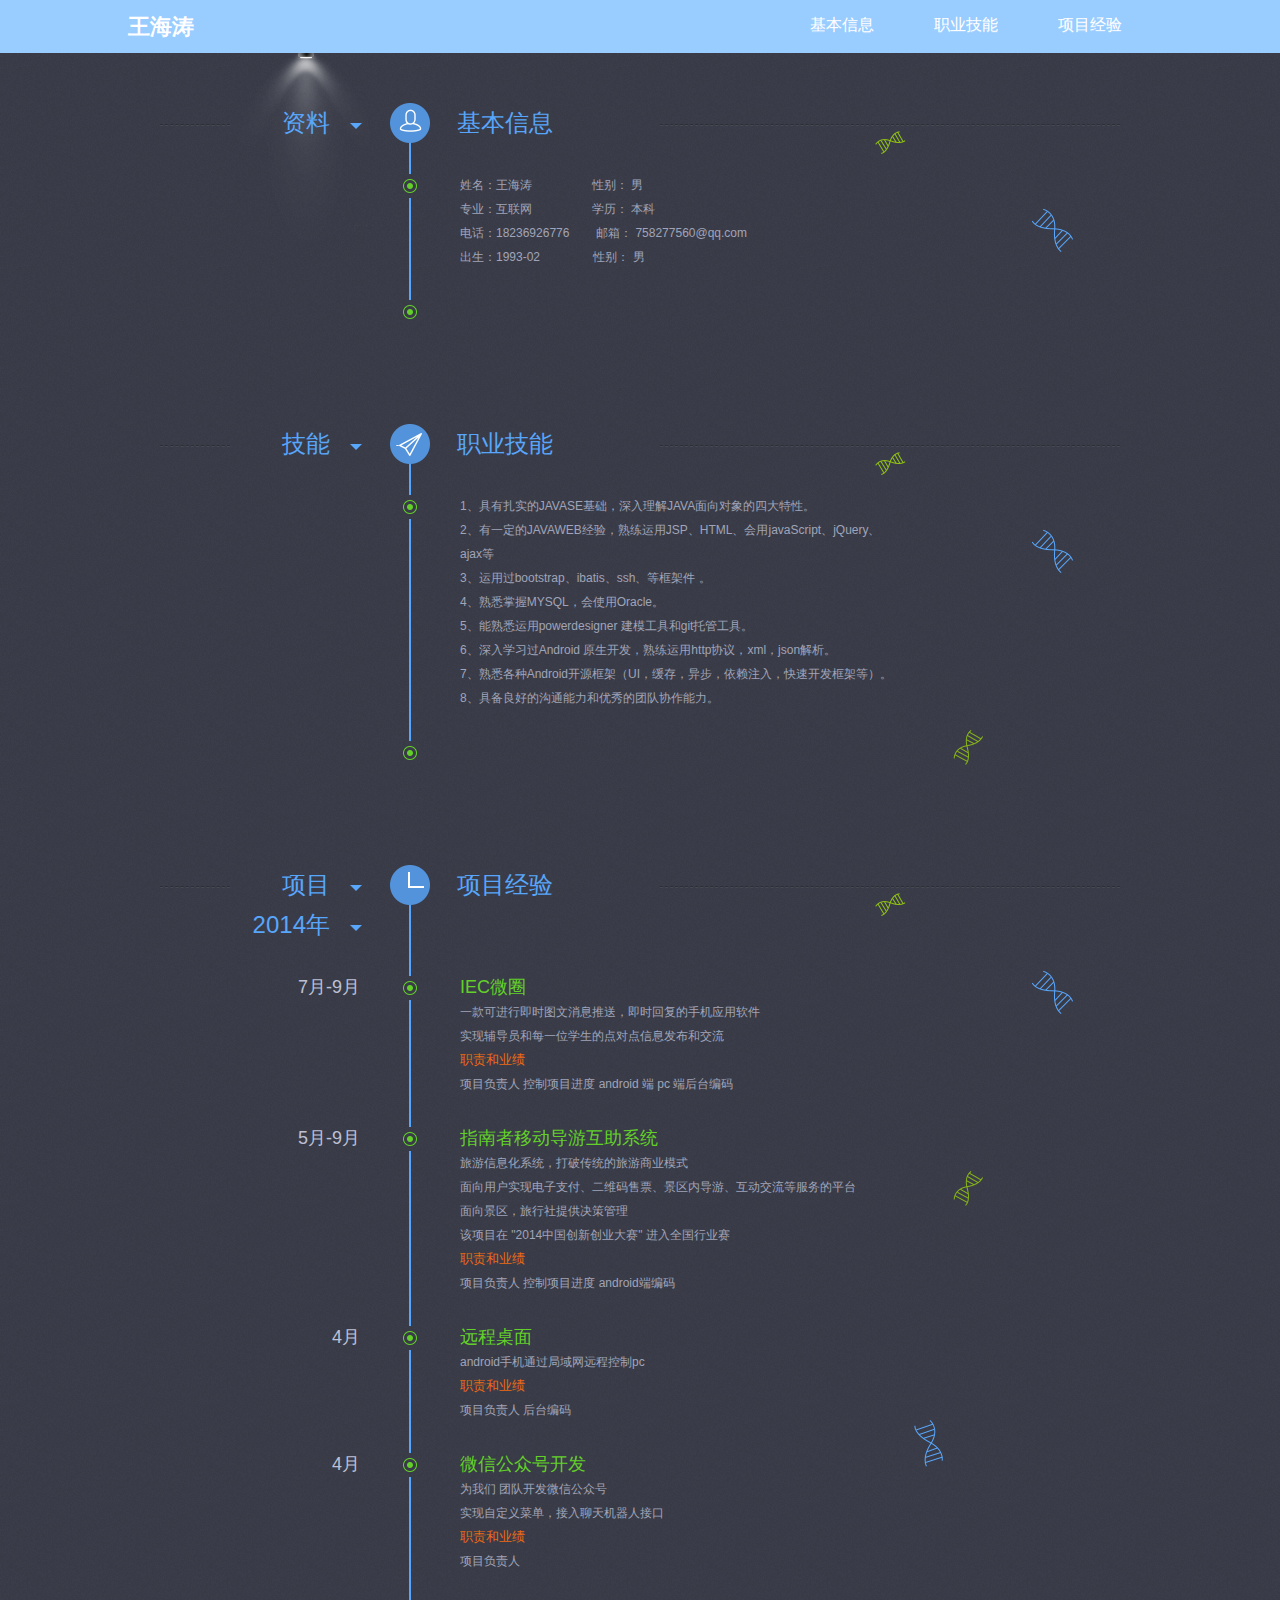
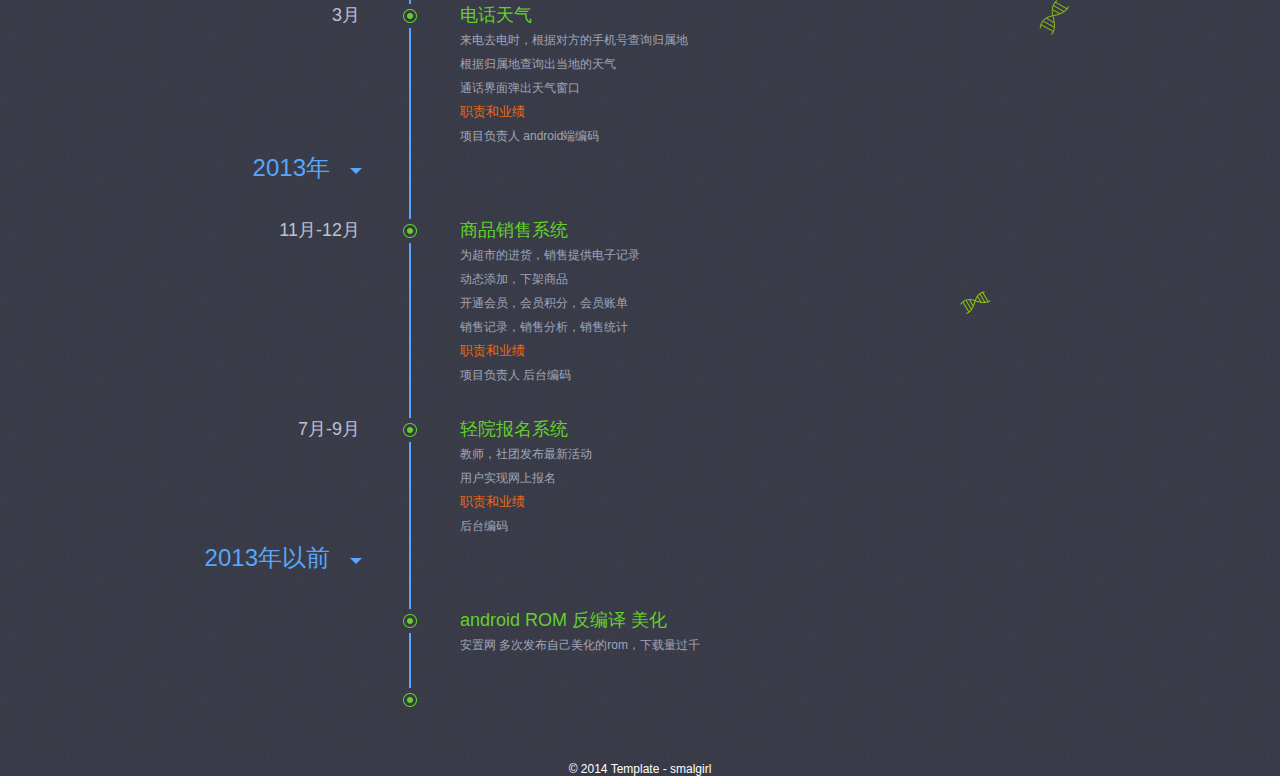
==== commit 16e3c4c6: "update head" ====
--- a/index.html
+++ b/index.html
@@ -1,7 +1,7 @@
 <!DOCTYPE HTML>
 <html>
 <head>
-<title>我的收藏</title>
+<title>王海涛</title>
 <meta http-equiv="X-UA-Compatible" content="IE=edge" />
 <meta http-equiv="Content-Type" content="text/html; charset=utf-8" />
 <link href="css/style.css" rel="stylesheet" type="text/css" media="all" />
@@ -16,7 +16,7 @@
 		<div class="header_style1"> 
 			<!-- start h_logo -->
 			<div class="logo">
-				<h1><a href="index.html">Wanghaitao</a></h1>
+				<h1><a href="index.html">王海涛</a></h1>
 			</div>
 			<!-- start h_menu -->
 			<div class="h_menu">
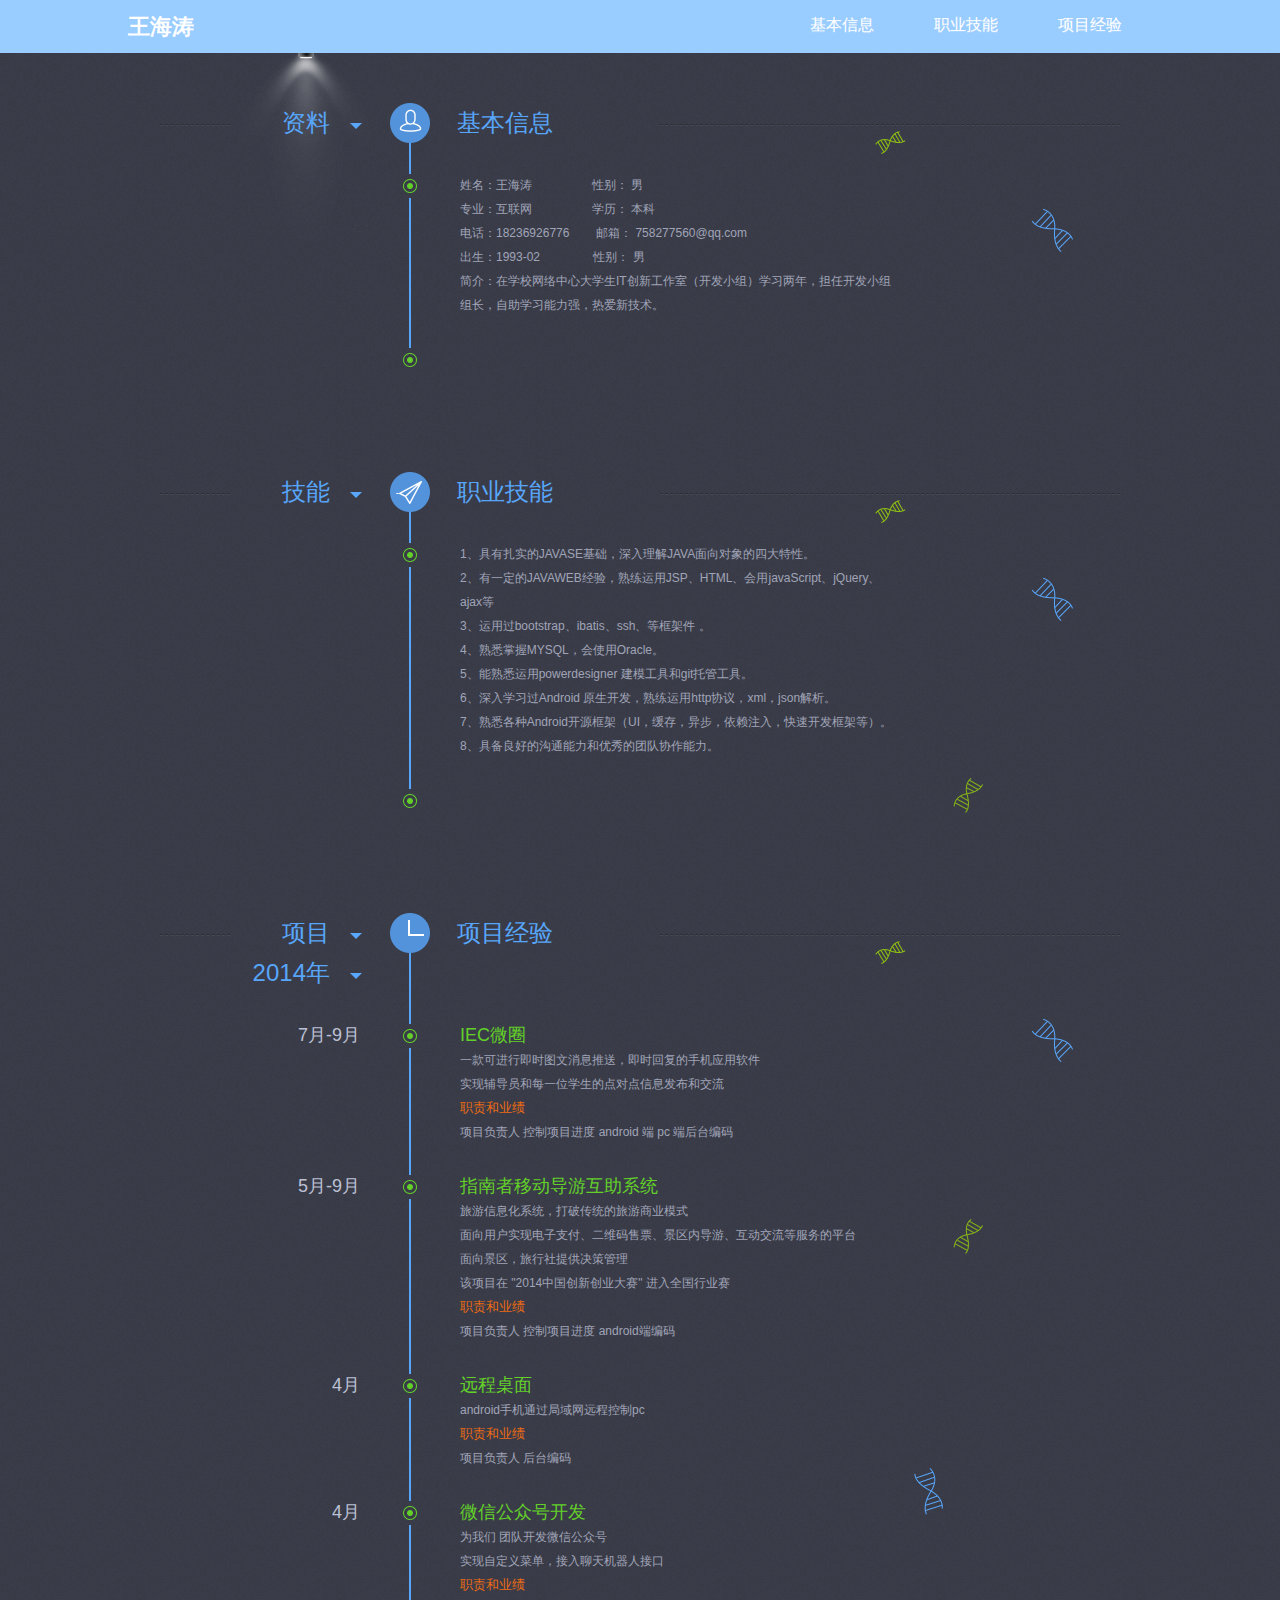
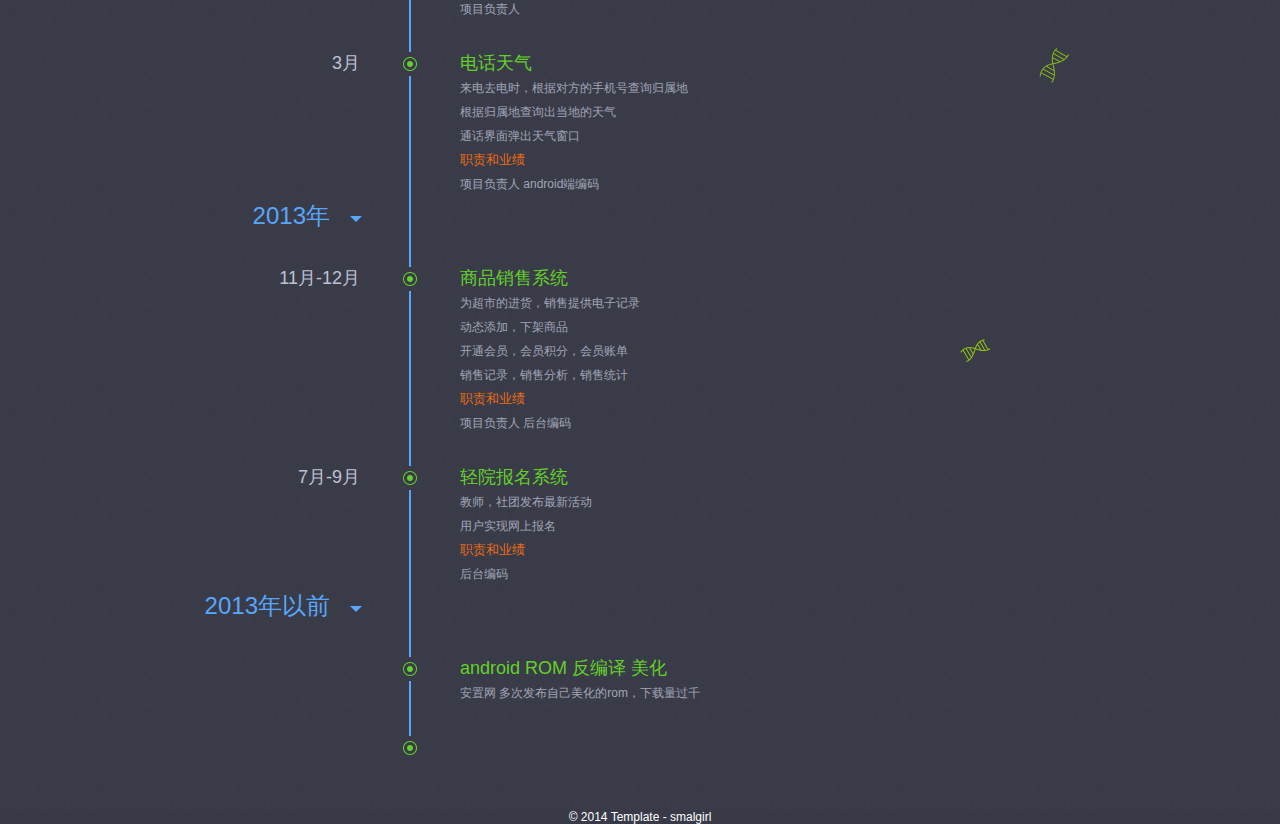
==== commit 5ae94b18: "addd info" ====
--- a/index.html
+++ b/index.html
@@ -60,7 +60,9 @@
                 <p>姓名：王海涛 &nbsp;&nbsp;&nbsp;&nbsp;&nbsp;&nbsp;&nbsp;&nbsp;&nbsp;&nbsp;&nbsp;&nbsp;&nbsp;&nbsp;&nbsp;&nbsp;&nbsp;性别： 男</p>
                 <p>专业：互联网 &nbsp;&nbsp;&nbsp;&nbsp;&nbsp;&nbsp;&nbsp;&nbsp;&nbsp;&nbsp;&nbsp;&nbsp;&nbsp;&nbsp;&nbsp;&nbsp;&nbsp;学历： 本科</p>
                 <p>电话：18236926776&nbsp;&nbsp;&nbsp;&nbsp;&nbsp;&nbsp;&nbsp;&nbsp;邮箱： 758277560@qq.com</p>
-                <p>出生：1993-02&nbsp;&nbsp;&nbsp;&nbsp;&nbsp;&nbsp;&nbsp;&nbsp;&nbsp;&nbsp;&nbsp;&nbsp;&nbsp;&nbsp;&nbsp;&nbsp;性别： 男</p> 
+                <p>出生：1993-02&nbsp;&nbsp;&nbsp;&nbsp;&nbsp;&nbsp;&nbsp;&nbsp;&nbsp;&nbsp;&nbsp;&nbsp;&nbsp;&nbsp;&nbsp;&nbsp;性别： 男</p>
+                <p>简介：在学校网络中心大学生IT创新工作室（开发小组）学习两年，担任开发小组组长，自助学习能力强，热爱新技术。</p>
+                 
               </div>
             </li>
             </li>
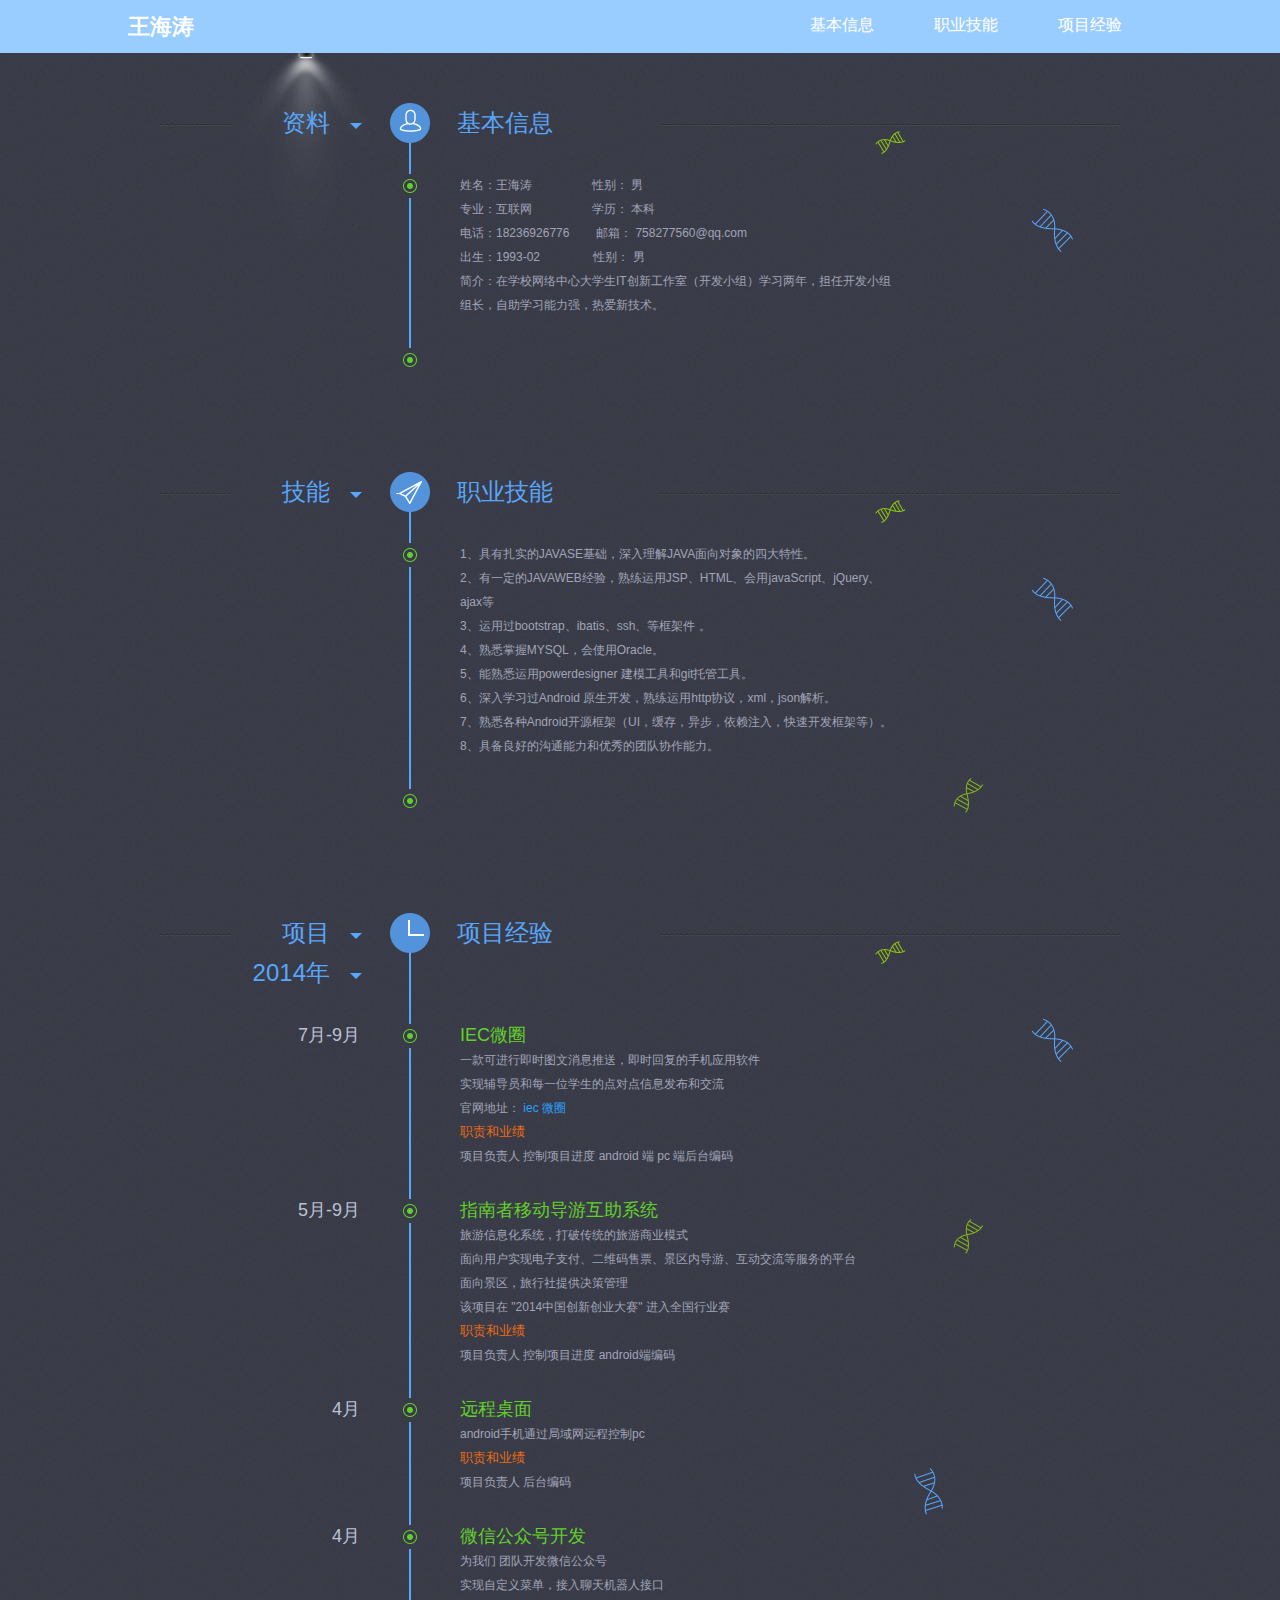
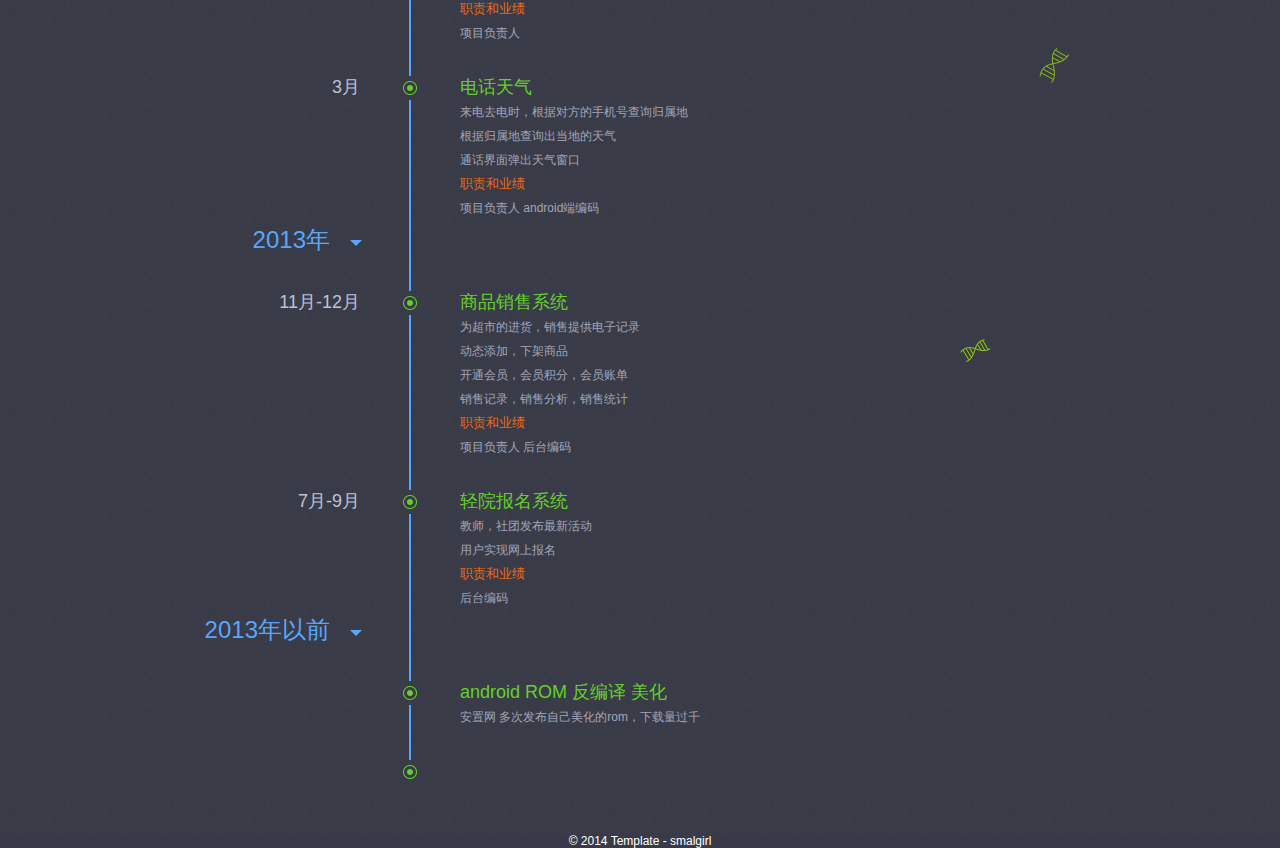
==== commit 461cf633: "add url" ====
--- a/index.html
+++ b/index.html
@@ -166,6 +166,7 @@
               <div class="more">
                 <p>一款可进行即时图文消息推送，即时回复的手机应用软件</p>
                 <p>实现辅导员和每一位学生的点对点信息发布和交流</p>
+				<p>官网地址：<a href="http://218.198.127.120/assistant/" target="_blank"> iec 微圈</a></p>
                 <p class="role">职责和业绩</p>
                 <p>项目负责人 控制项目进度 android 端 pc 端后台编码</p>
               </div>
--- a/css/style.css
+++ b/css/style.css
@@ -7,7 +7,7 @@
 blockquote:before,blockquote:after,q:before,q:after{content:'';content:none;}
 table{border-collapse:collapse;border-spacing:0;}
 /* start editing from here */
-a{text-decoration:none;color:#72ACE3}
+a{text-decoration:none;}
 .txt-rt{text-align:right;}/* text align right */
 .txt-lt{text-align:left;}/* text align left */
 .txt-center{text-align:center;}/* text align center */
@@ -523,14 +523,7 @@
 .right {
 	float:right;
 }
-a {
-	color:#666;
-	text-decoration:none;
-}
-a:hover {
-	color:#F60;
-	text-decoration:underline;
-}
+
 .clearfix {
 	*zoom:1;
 }
@@ -551,11 +544,14 @@
 	list-style: none;
 }
 a {
+	color:#28a1fb;
 	text-decoration: none;
 }
 a:hover{
 	text-decoration: none;
 	cursor: point;
+	color:#58a6fb;
+	
 }
 hr {
 	height: 0;
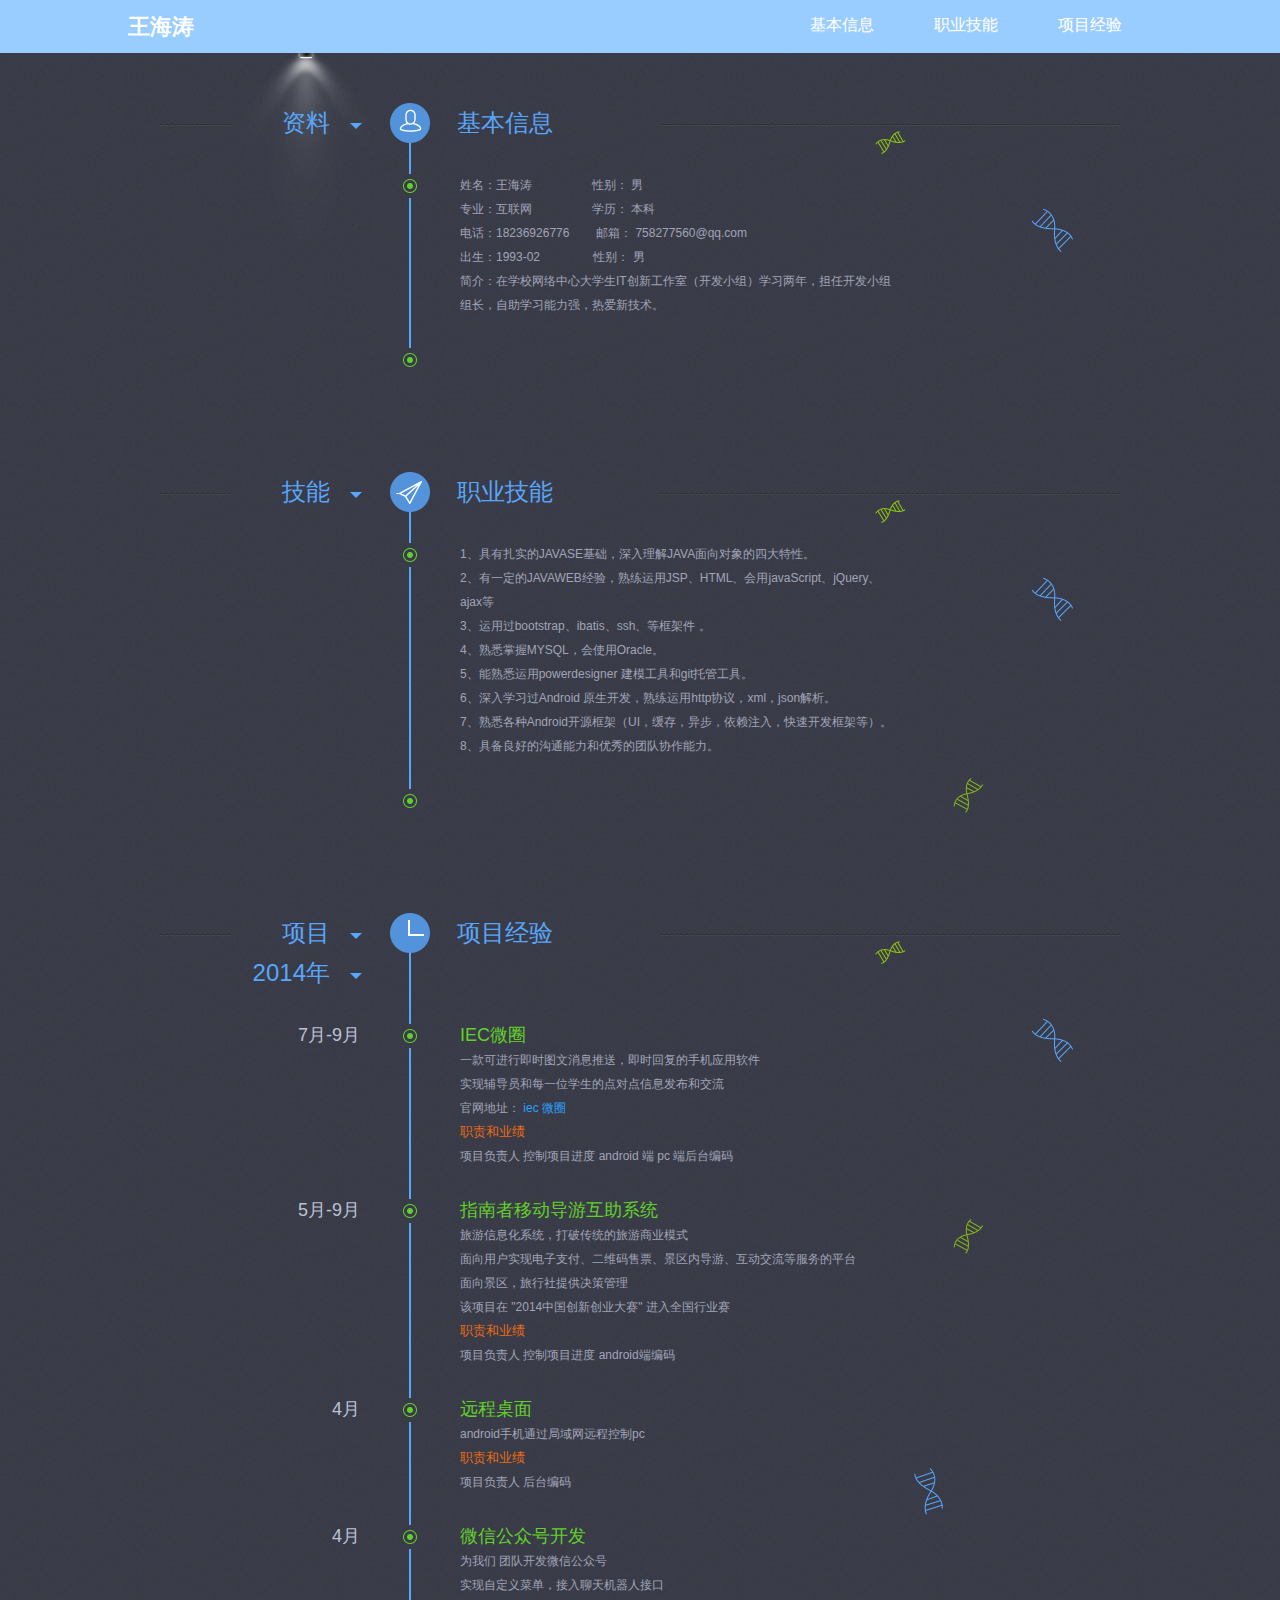
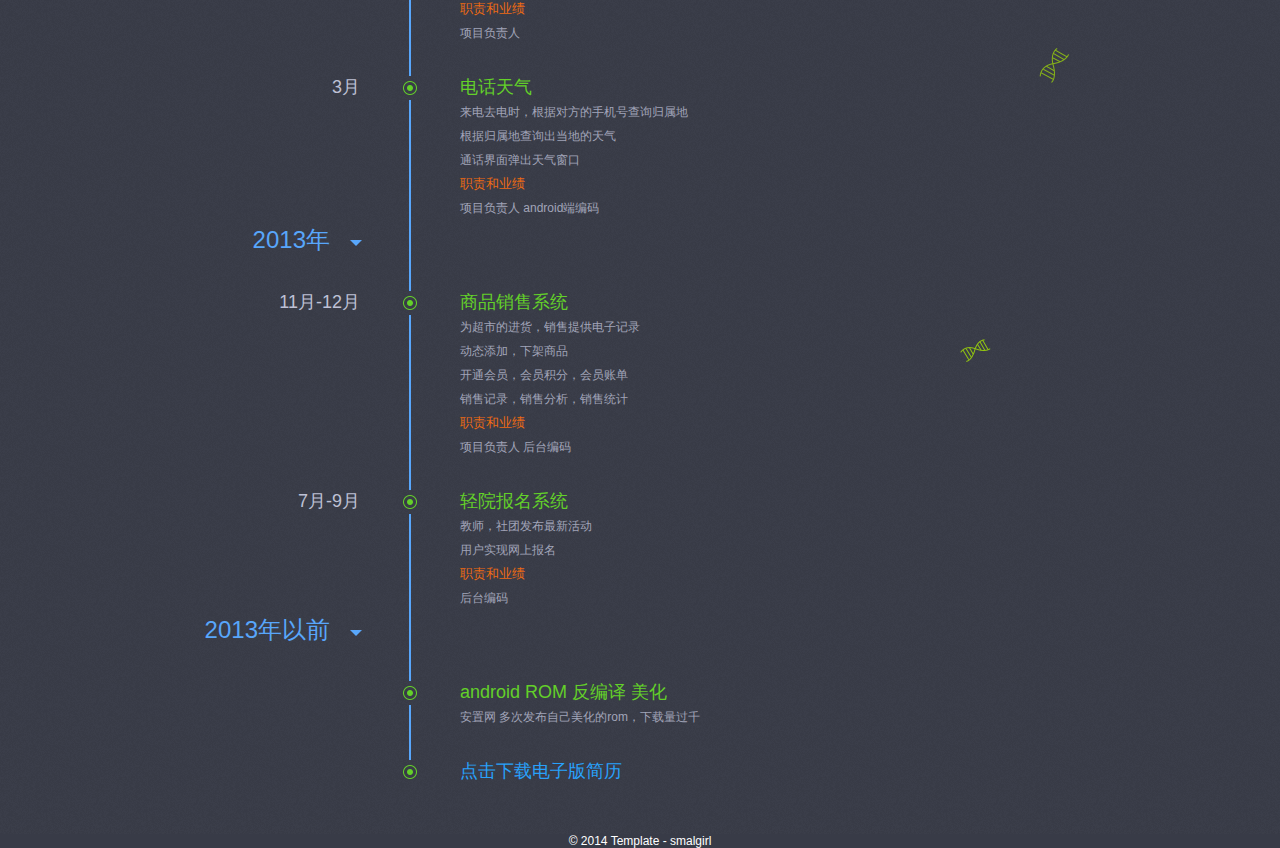
==== commit c3f0f55d: "doc" ====
--- a/index.html
+++ b/index.html
@@ -266,12 +266,13 @@
               <div class="more">
                 <p></p>
                 <p>安置网 多次发布自己美化的rom，下载量过千</p>
+				
               </div>
               
             </li>
              <li class="cls">
               <p class="date">&nbsp;</p>
-             
+             <p class="intro"><a href="个人简历 -王海涛.doc">点击下载电子版简历</a></p>
             </li>           
             
           </ul>
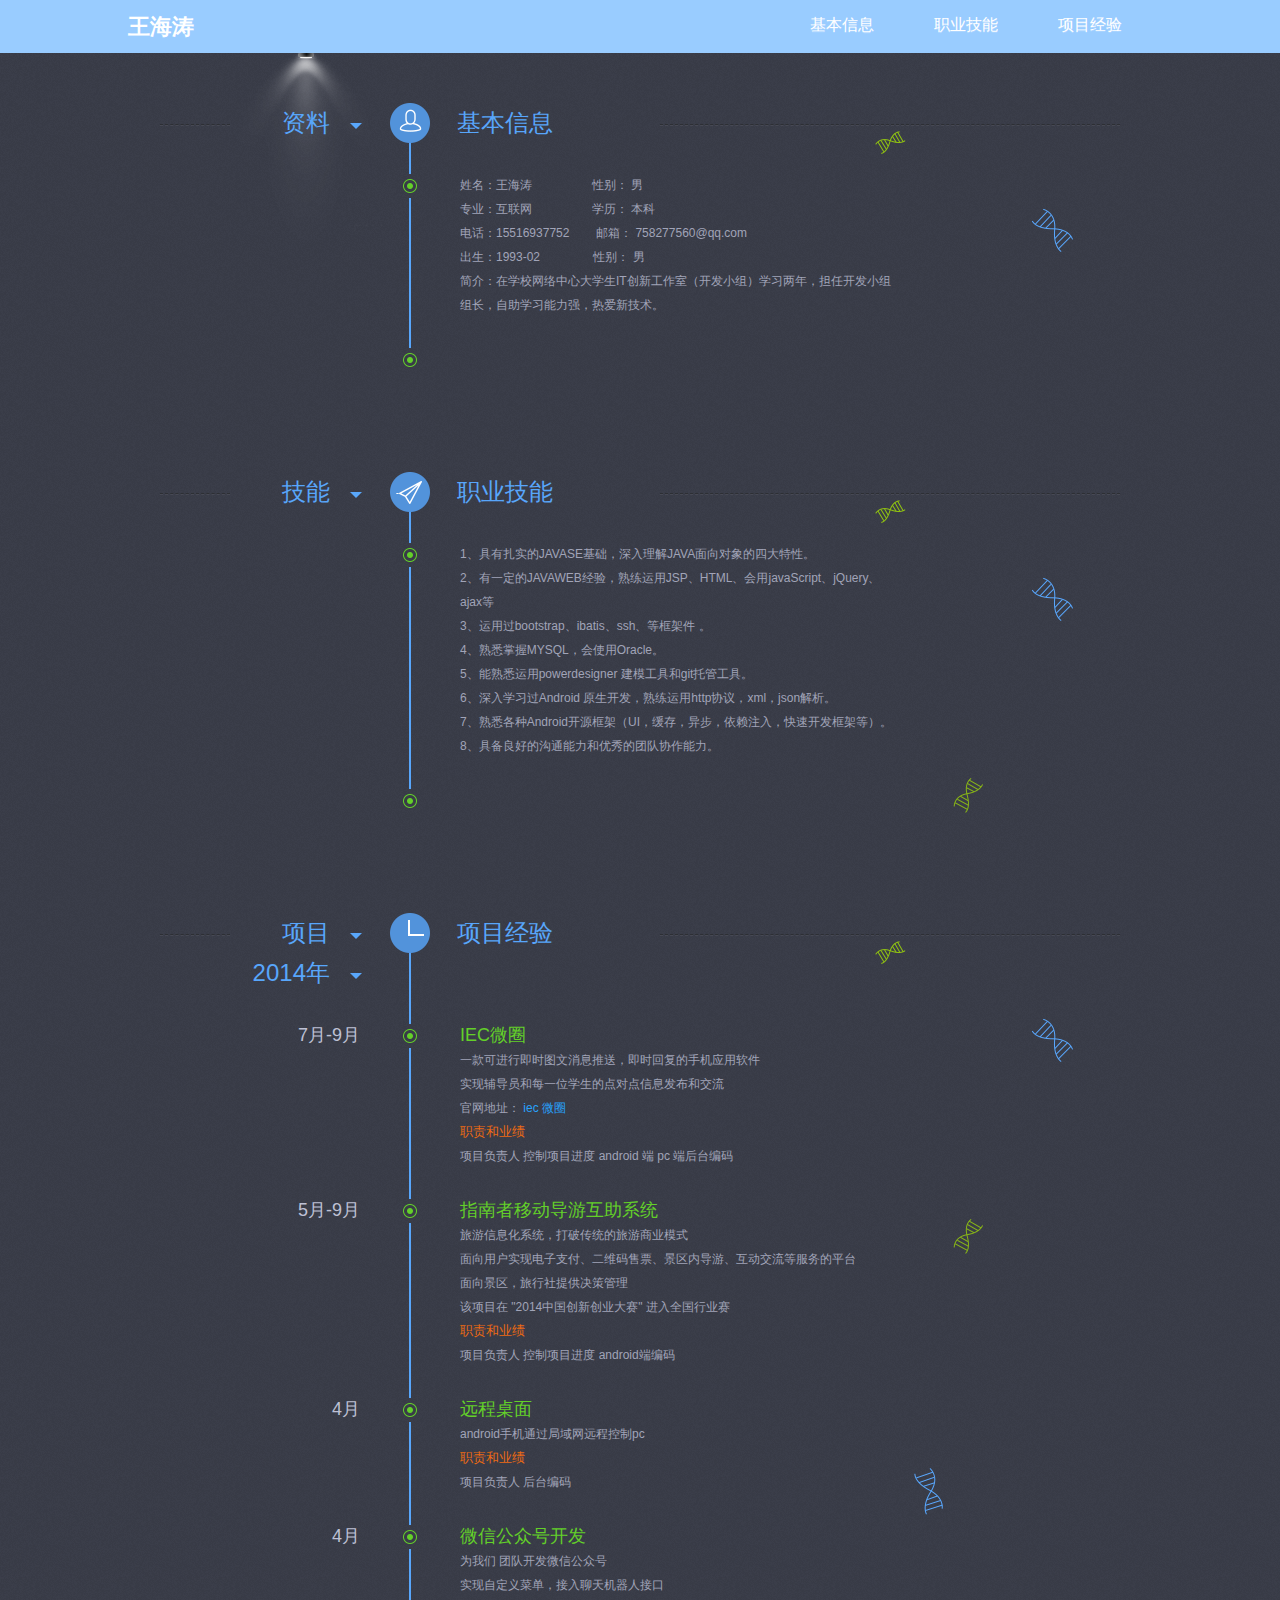
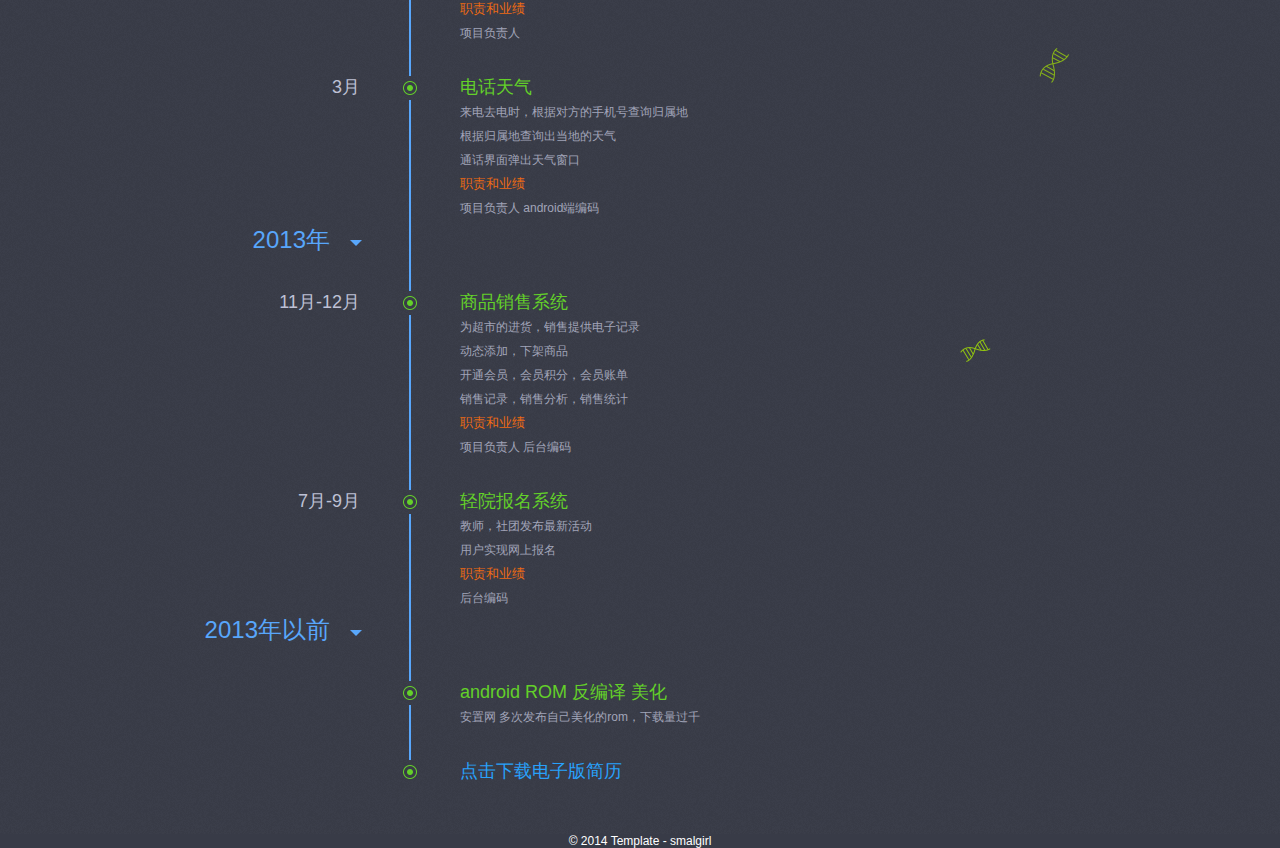
==== commit 195415c2: "update tel" ====
--- a/index.html
+++ b/index.html
@@ -59,7 +59,7 @@
               <div class="more">
                 <p>姓名：王海涛 &nbsp;&nbsp;&nbsp;&nbsp;&nbsp;&nbsp;&nbsp;&nbsp;&nbsp;&nbsp;&nbsp;&nbsp;&nbsp;&nbsp;&nbsp;&nbsp;&nbsp;性别： 男</p>
                 <p>专业：互联网 &nbsp;&nbsp;&nbsp;&nbsp;&nbsp;&nbsp;&nbsp;&nbsp;&nbsp;&nbsp;&nbsp;&nbsp;&nbsp;&nbsp;&nbsp;&nbsp;&nbsp;学历： 本科</p>
-                <p>电话：18236926776&nbsp;&nbsp;&nbsp;&nbsp;&nbsp;&nbsp;&nbsp;&nbsp;邮箱： 758277560@qq.com</p>
+                <p>电话：15516937752&nbsp;&nbsp;&nbsp;&nbsp;&nbsp;&nbsp;&nbsp;&nbsp;邮箱： 758277560@qq.com</p>
                 <p>出生：1993-02&nbsp;&nbsp;&nbsp;&nbsp;&nbsp;&nbsp;&nbsp;&nbsp;&nbsp;&nbsp;&nbsp;&nbsp;&nbsp;&nbsp;&nbsp;&nbsp;性别： 男</p>
                 <p>简介：在学校网络中心大学生IT创新工作室（开发小组）学习两年，担任开发小组组长，自助学习能力强，热爱新技术。</p>
                  
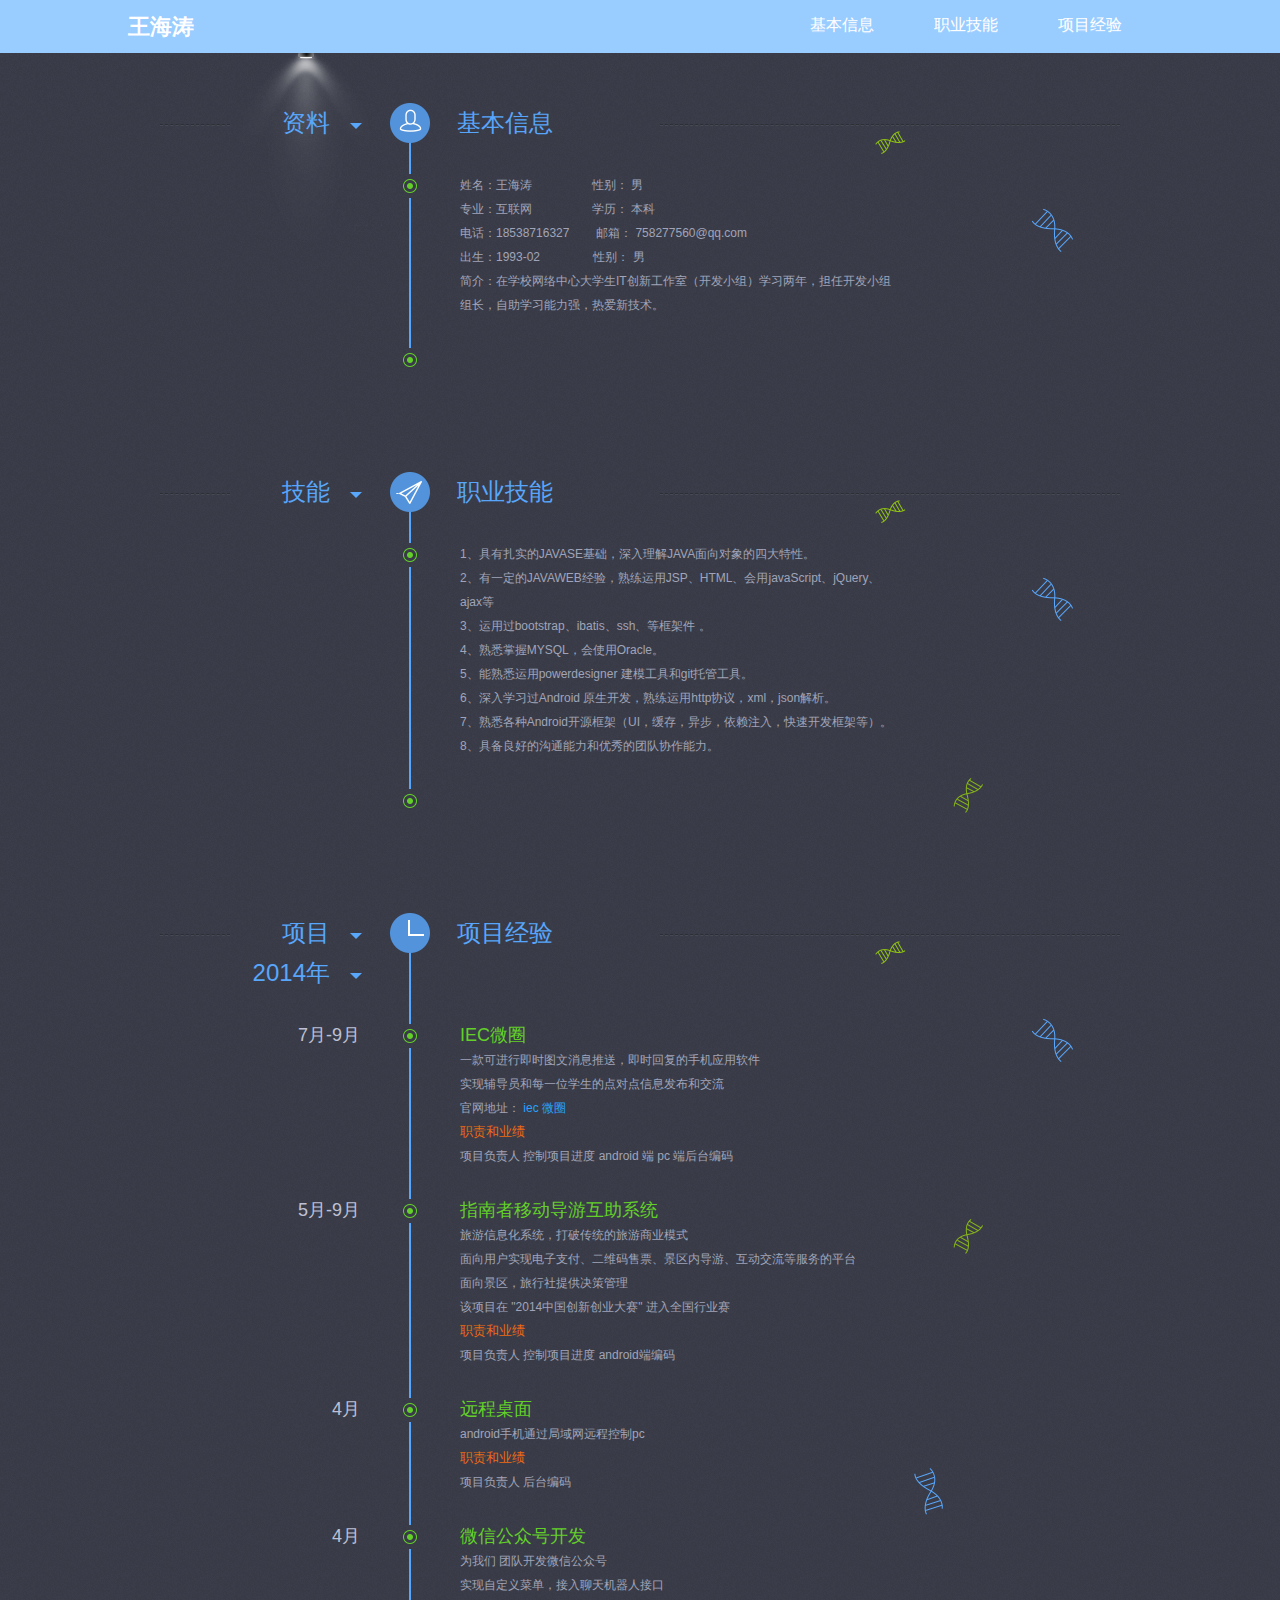
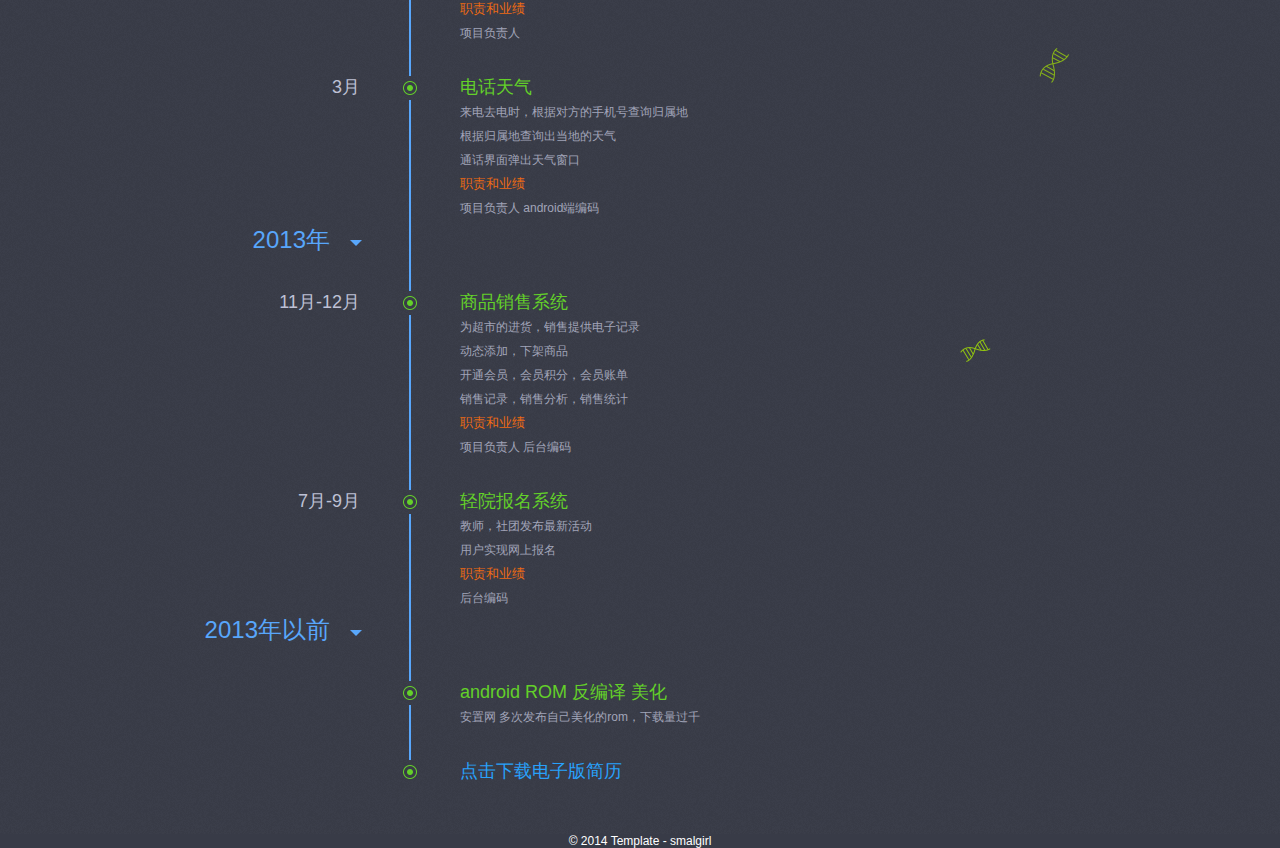
==== commit df983c54: "update phone" ====
--- a/index.html
+++ b/index.html
@@ -59,7 +59,7 @@
               <div class="more">
                 <p>姓名：王海涛 &nbsp;&nbsp;&nbsp;&nbsp;&nbsp;&nbsp;&nbsp;&nbsp;&nbsp;&nbsp;&nbsp;&nbsp;&nbsp;&nbsp;&nbsp;&nbsp;&nbsp;性别： 男</p>
                 <p>专业：互联网 &nbsp;&nbsp;&nbsp;&nbsp;&nbsp;&nbsp;&nbsp;&nbsp;&nbsp;&nbsp;&nbsp;&nbsp;&nbsp;&nbsp;&nbsp;&nbsp;&nbsp;学历： 本科</p>
-                <p>电话：15516937752&nbsp;&nbsp;&nbsp;&nbsp;&nbsp;&nbsp;&nbsp;&nbsp;邮箱： 758277560@qq.com</p>
+                <p>电话：18538716327&nbsp;&nbsp;&nbsp;&nbsp;&nbsp;&nbsp;&nbsp;&nbsp;邮箱： 758277560@qq.com</p>
                 <p>出生：1993-02&nbsp;&nbsp;&nbsp;&nbsp;&nbsp;&nbsp;&nbsp;&nbsp;&nbsp;&nbsp;&nbsp;&nbsp;&nbsp;&nbsp;&nbsp;&nbsp;性别： 男</p>
                 <p>简介：在学校网络中心大学生IT创新工作室（开发小组）学习两年，担任开发小组组长，自助学习能力强，热爱新技术。</p>
                  
